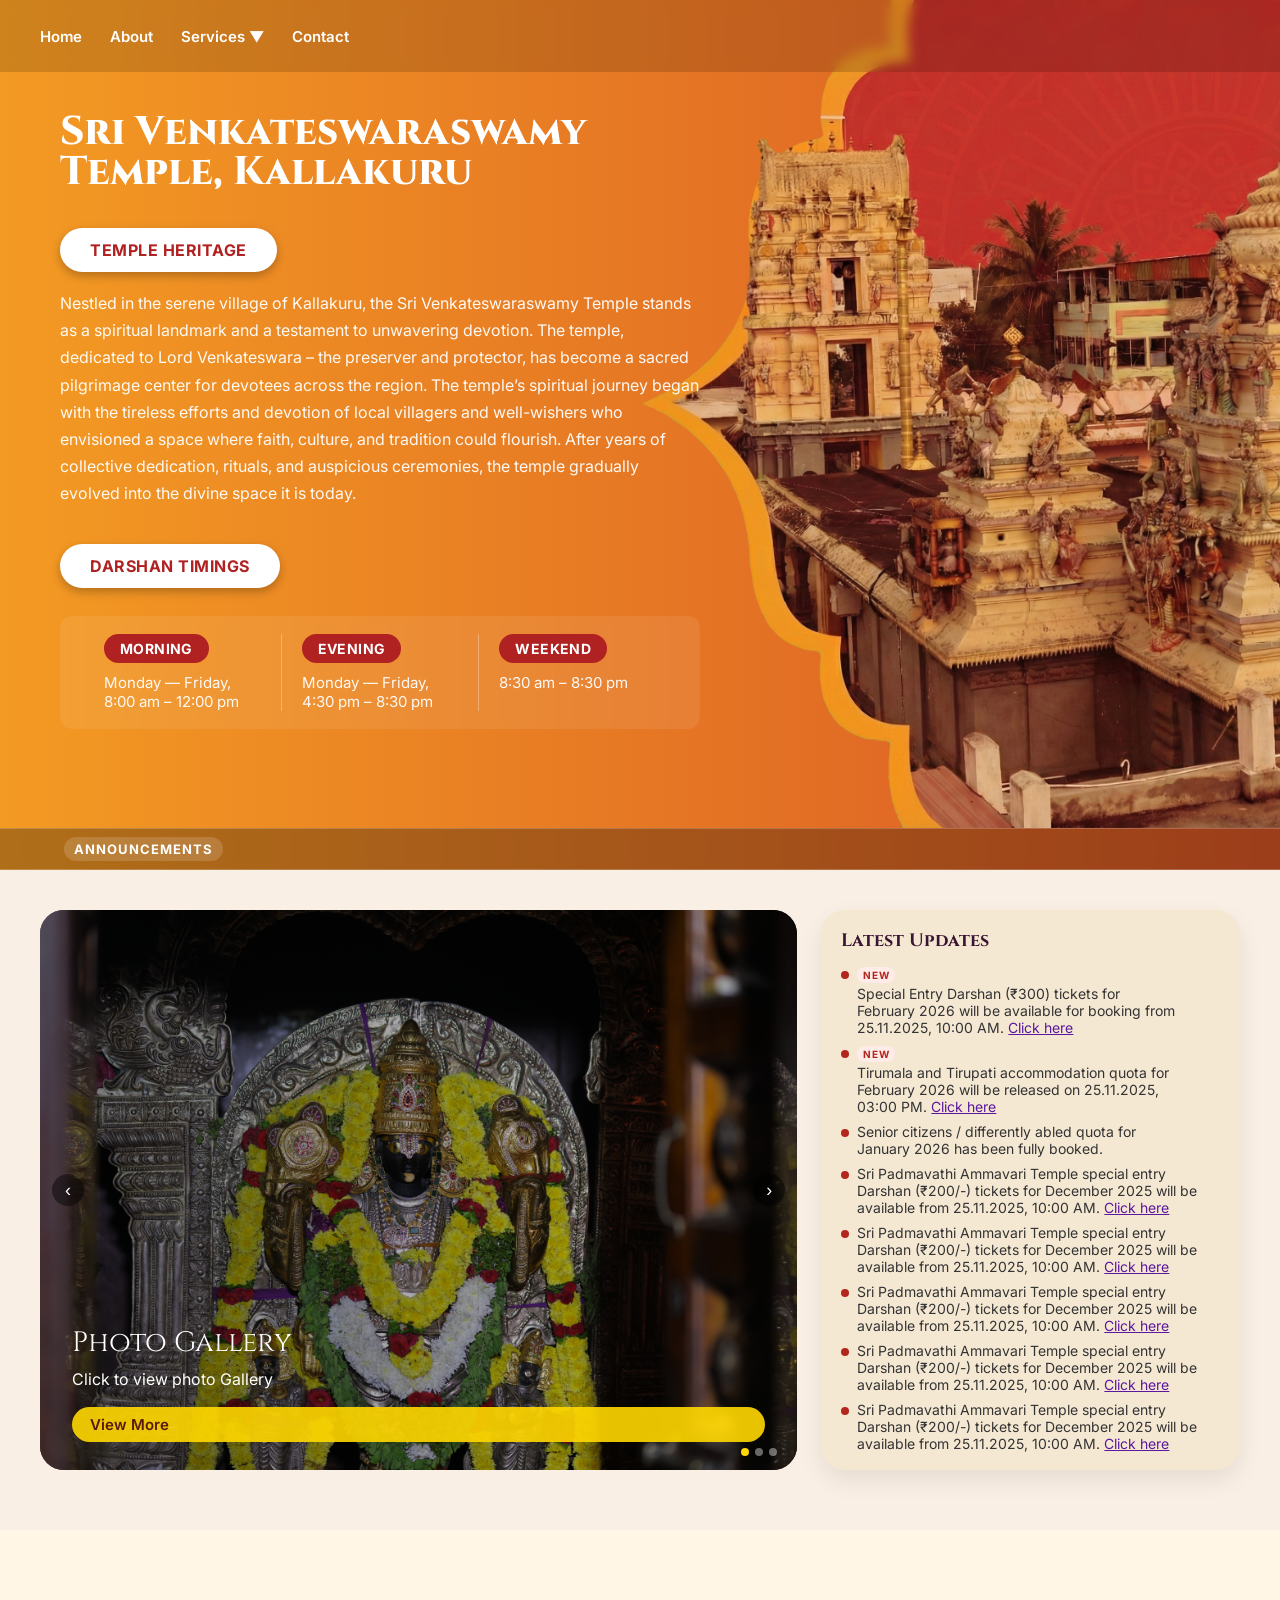
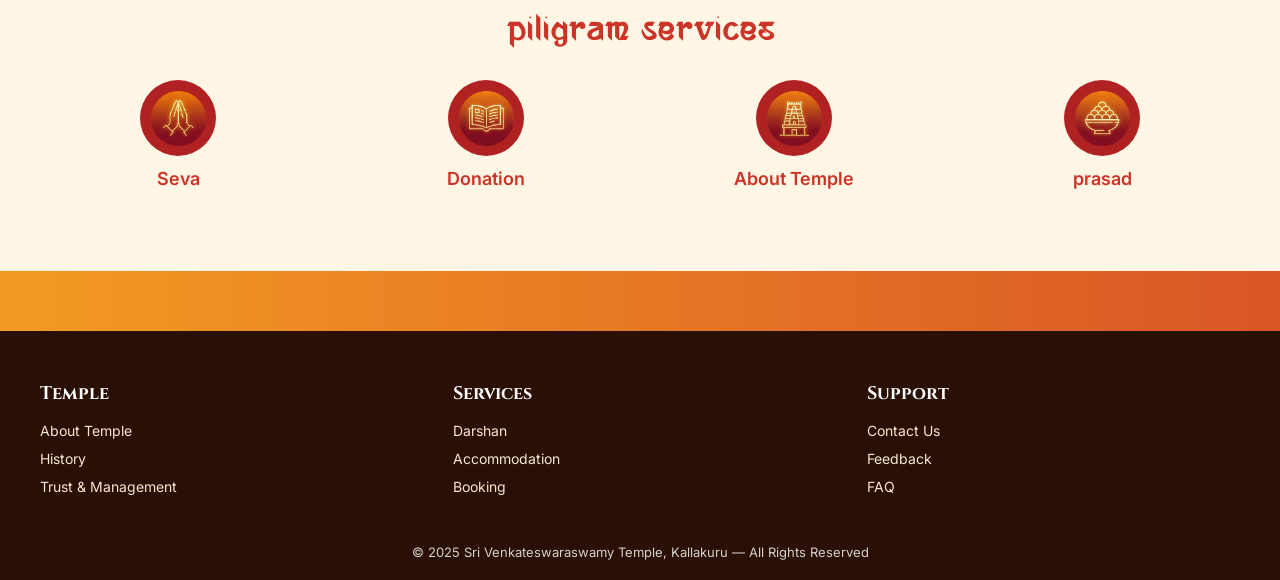
==== index.html @ f22c437c "Initial commit" ====
<!DOCTYPE html>
<html lang="en">
  <head>
    <meta charset="utf-8" />
    <meta name="viewport" content="width=device-width,initial-scale=1" />
    <title>Valley Hindu Temple — Curve Visible</title>
    <link rel="stylesheet" href="index.css">
    <!-- <style>
      
    </style> -->
  </head>
  <body>
    <!-- ---------------- NAVBAR ---------------- -->
    <nav>
      <ul>
        <li>Home</li>
        <li>About</li>

        <li class="dropdown">
          Services ▼
          <div class="drop-menu">
            <a href="#">Darshan</a>
            <a href="#">Pooja Booking</a>
            <a href="#">Events</a>
          </div>
        </li>

        <li>Contact</li>
      </ul>
    </nav>

    <!-- ---------------- HERO SECTION ---------------- -->
    <div class="wrap">
      <section class="left">
        <div class="inner">
          <h1>Sri Venkateswaraswamy Temple, Kallakuru</h1>

          <div class="cta-pill">TEMPLE HERITAGE</div>

          <p class="lead">
            Nestled in the serene village of Kallakuru, the Sri Venkateswaraswamy Temple stands as a spiritual landmark and a testament to unwavering devotion. The temple, dedicated to Lord Venkateswara – the preserver and protector, has become a sacred pilgrimage center for devotees across the region.
The temple’s spiritual journey began with the tireless efforts and devotion of local villagers and well-wishers who envisioned a space where faith, culture, and tradition could flourish. After years of collective dedication, rituals, and auspicious ceremonies, the temple gradually evolved into the divine space it is today.
          </p>

          <div class="cta-pill">DARSHAN TIMINGS</div>

          <!-- NEW SIDE-BY-SIDE THREE-COLUMN TIMINGS -->
          <div class="timing">
            <div class="timing-grid">
              <div class="timing-col">
                <div class="time-pill">Morning</div>
                <p>Monday — Friday, 8:00 am – 12:00 pm</p>
              </div>

              <div class="timing-col">
                <div class="time-pill">Evening</div>
                <p>Monday — Friday, 4:30 pm – 8:30 pm</p>
              </div>

              <div class="timing-col">
                <div class="time-pill">Weekend</div>
                <p>8:30 am – 8:30 pm</p>
              </div>
            </div>
          </div>
        </div>
      </section>

      <aside class="right">
        <img src="hero_banner_desktop.png" alt="Temple artwork" class="hero-img" />
        <div class="mobile-hero-title">
          Sri Venkateswaraswamy Temple, Kallakuru
        </div>
      </aside>
    </div>

    <!-- --------- ANNOUNCEMENT BAR (ticker) ---------- -->
    <div class="announcement-bar">
      <div class="announcement-inner">
        <span class="announcement-label">Announcements</span>
        <div class="ticker">
          <div class="ticker-track">
            <span class="ticker-item">
              Free health camp this Sunday 9:00 am – 1:00 pm &nbsp;•&nbsp;
            </span>
            <span class="ticker-item">
              Temple closed for maintenance on 15th after 2:00 pm &nbsp;•&nbsp;
            </span>
            <span class="ticker-item">
              Weekly Bhajan every Friday 7:00 pm onwards
            </span>
          </div>
        </div>
      </div>
    </div>

    <!-- ========= IMAGE CAROUSEL + LATEST UPDATES ========= -->
    <section class="info-section">
      <div class="info-grid">
        <!-- Carousel -->
        <div class="carousel">
          <div class="carousel-inner">
            <div class="carousel-slide active">
              <img src="carousel/pic1.JPG" alt="PIC 1" />
              <div class="carousel-overlay">
                <div class="carousel-title">Photo Gallery</div>
                <div class="carousel-subtitle">Click to view photo Gallery</div>
                <span class="carousel-cta">View More</span>
              </div>
            </div>

            <div class="carousel-slide">
              <img src="carousel/pic2.JPG" alt="Festival" />
              <div class="carousel-overlay">
                <div class="carousel-title">Festival</div>
                <div class="carousel-subtitle">Held on 26/11/2025</div>
                <span class="carousel-cta">View More</span>
              </div>
            </div>

            <div class="carousel-slide">
              <img src="carousel/pic3.JPG" alt="PIC 3" />
              <div class="carousel-overlay">
                <div class="carousel-title">Recent</div>
                <div class="carousel-subtitle">Recent</div>
                <span class="carousel-cta">View More</span>
              </div>
            </div>
          </div>

          <!-- arrows -->
          <button
            class="carousel-arrow left"
            type="button"
            aria-label="Previous slide"
          >
            ‹
          </button>
          <button
            class="carousel-arrow right"
            type="button"
            aria-label="Next slide"
          >
            ›
          </button>

          <!-- dots -->
          <div class="carousel-dots">
            <div class="carousel-dot active" data-index="0"></div>
            <div class="carousel-dot" data-index="1"></div>
            <div class="carousel-dot" data-index="2"></div>
          </div>
        </div>

        <!-- Latest Updates -->
        <aside class="updates-card">
          <h3>Latest Updates</h3>
          <ul class="updates-list">
            <li class="updates-item">
              <span class="updates-dot"></span>
              <div class="updates-content">
                <span class="badge-new">New</span><br />
                Special Entry Darshan (₹300) tickets for February&nbsp;2026 will
                be available for booking from 25.11.2025, 10:00&nbsp;AM.
                <a href="#">Click here</a>
              </div>
            </li>

            <li class="updates-item">
              <span class="updates-dot"></span>
              <div class="updates-content">
                <span class="badge-new">New</span><br />
                Tirumala and Tirupati accommodation quota for February&nbsp;2026
                will be released on 25.11.2025, 03:00&nbsp;PM.
                <a href="#">Click here</a>
              </div>
            </li>

            <li class="updates-item">
              <span class="updates-dot"></span>
              <div class="updates-content">
                Senior citizens / differently abled quota for January&nbsp;2026
                has been fully booked.
              </div>
            </li>

            <li class="updates-item">
              <span class="updates-dot"></span>
              <div class="updates-content">
                Sri Padmavathi Ammavari Temple special entry Darshan (₹200/-)
                tickets for December&nbsp;2025 will be available from
                25.11.2025, 10:00&nbsp;AM.
                <a href="#">Click here</a>
              </div>
            </li>

            <li class="updates-item">
              <span class="updates-dot"></span>
              <div class="updates-content">
                Sri Padmavathi Ammavari Temple special entry Darshan (₹200/-)
                tickets for December&nbsp;2025 will be available from
                25.11.2025, 10:00&nbsp;AM.
                <a href="#">Click here</a>
              </div>
            </li>

            <li class="updates-item">
              <span class="updates-dot"></span>
              <div class="updates-content">
                Sri Padmavathi Ammavari Temple special entry Darshan (₹200/-)
                tickets for December&nbsp;2025 will be available from
                25.11.2025, 10:00&nbsp;AM.
                <a href="#">Click here</a>
              </div>
            </li>

            <li class="updates-item">
              <span class="updates-dot"></span>
              <div class="updates-content">
                Sri Padmavathi Ammavari Temple special entry Darshan (₹200/-)
                tickets for December&nbsp;2025 will be available from
                25.11.2025, 10:00&nbsp;AM.
                <a href="#">Click here</a>
              </div>
            </li>

            <li class="updates-item">
              <span class="updates-dot"></span>
              <div class="updates-content">
                Sri Padmavathi Ammavari Temple special entry Darshan (₹200/-)
                tickets for December&nbsp;2025 will be available from
                25.11.2025, 10:00&nbsp;AM.
                <a href="#">Click here</a>
              </div>
            </li>
          </ul>
        </aside>
      </div>
    </section>

    <!-- NEW SECTION BELOW HERO -->
    <section class="below">
      <div class="below-inner">
        <h2>Piligram Services</h2>
      </div>
      <div class="services-grid">
        <a href="#" class="service-card">
          <div class="service-icon">
            <img src="icons/pray.png" alt="Arjitha Sevas" />
          </div>
          <div class="service-label">Seva</div>
        </a>    
        <a href="#" class="service-card">
          <div class="service-icon">
            <img src="icons/book.png" alt="Special Darshan" />
          </div>
          <div class="service-label">Donation</div>
        </a>

        <a href="#" class="service-card">
          <div class="service-icon">
            <img src="icons/temple.png" alt="Accommodation" />
          </div>
          <div class="service-label">About Temple</div>
        </a>

        <a href="#" class="service-card">
          <div class="service-icon">
            <img src="icons/prasad.png" alt="Special Darshan" />
          </div>
          <div class="service-label">prasad</div>
        </a>

        <!-- duplicate more -->
      </div>
    </section>

    <footer class="site-footer">
      <div class="footer-container">
        <div class="footer-section">
          <h4>Temple</h4>
          <ul>
            <li><a href="#">About Temple</a></li>
            <li><a href="#">History</a></li>
            <li><a href="#">Trust & Management</a></li>
          </ul>
        </div>

        <div class="footer-section">
          <h4>Services</h4>
          <ul>
            <li><a href="#">Darshan</a></li>
            <li><a href="#">Accommodation</a></li>
            <li><a href="#">Booking</a></li>
          </ul>
        </div>

        <div class="footer-section">
          <h4>Support</h4>
          <ul>
            <li><a href="#">Contact Us</a></li>
            <li><a href="#">Feedback</a></li>
            <li><a href="#">FAQ</a></li>
          </ul>
        </div>
      </div>

      <div class="footer-bottom">
        © 2025 Sri Venkateswaraswamy Temple, Kallakuru — All Rights Reserved
      </div>
    </footer>

    <!-- simple JS for carousel -->
    <script src="index.js"></script>
  </body>
</html>
---- index.css ----
/* reset */
      * {
        box-sizing: border-box;
        margin: 0;
        padding: 0;
      }
      html,
      body {
        height: 100%;
      }

      :root {
        --nav-height: 72px;
        --bg-main: #fff6e6;
        --bg-alt: #faefe4;
        --bg-card: #f5e8d3; /* control navbar height from one place */
      }

      @font-face {
        font-family: "TempleFont";
        src: url("./fonts/Ananda.ttf") format("truetype");
        font-display: swap;
      }
      @font-face {
        font-family: "Cinzel";
        src: url("./fonts/Cinzel-VariableFont_wght.ttf") format("truetype");
        font-display: swap;
      }

      @font-face {
        font-family: "Inter";
        src: url("./fonts/Inter-VariableFont.ttf") format("truetype");
        font-display: swap;
      }

      /* Continuous warm gradient on the page (single source of truth) */
      body {
        font-family: Inter, system-ui, -apple-system, "Segoe UI", Roboto, Arial;
        background: linear-gradient(90deg, #f39a23, #cc3427, #f39a23);
        background-size: 300% 100%;
        background-repeat: repeat-y;
        color: #fff;
      }

      /* ---------------- NAVBAR ------------------ */
      nav {
        width: 100%;
        height: var(--nav-height);
        padding: 16px 40px;
        background: rgba(0, 0, 0, 0.15);
        backdrop-filter: blur(6px);
        display: flex;
        align-items: center;
        justify-content: space-between;
        position: fixed;
        top: 0;
        left: 0;
        z-index: 50;
      }

      nav .logo {
        font-size: 22px;
        font-weight: 800;
        letter-spacing: 0.5px;
      }

      nav ul {
        list-style: none;
        display: flex;
        align-items: center;
        gap: 28px;
      }

      nav ul li {
        position: relative;
        font-size: 15px;
        font-weight: 600;
        cursor: pointer;
      }

      /* hover underline */
      nav ul li:not(.dropdown):after {
        content: "";
        position: absolute;
        left: 0;
        bottom: -4px;
        width: 0%;
        height: 2px;
        background: #fff;
        transition: 0.3s;
      }
      nav ul li:hover:after {
        width: 100%;
      }

      /* DROPDOWN */
      .dropdown:hover .drop-menu {
        opacity: 1;
        pointer-events: auto;
        transform: translateY(0px);
      }

      .drop-menu {
        position: absolute;
        top: 28px;
        left: 0;
        background: rgba(0, 0, 0, 0.28);
        backdrop-filter: blur(6px);
        padding: 10px 0;
        border-radius: 8px;
        min-width: 140px;
        opacity: 0;
        pointer-events: none;
        transform: translateY(10px);
        transition: 0.25s ease;
      }

      .drop-menu a {
        display: block;
        padding: 8px 16px;
        text-decoration: none;
        color: #fff;
        font-size: 14px;
        white-space: nowrap;
      }
      .drop-menu a:hover {
        background: rgba(255, 255, 255, 0.12);
      }

      /* MOBILE NAV */
      @media (max-width: 700px) {
        nav {
          flex-direction: column;
          gap: 10px;
          padding: 10px 16px;
          height: auto;
        }
        /* remove extra gap above hero */
        body {
          padding-top: 0;
        }
        nav ul {
          flex-wrap: wrap;
          gap: 18px;
          justify-content: center;
        }
      }

      /* ------------ PAGE LAYOUT ------------- */
      .wrap {
        position: relative;
        min-height: calc(100vh - var(--nav-height));
        width: 100%;
        display: flex;
        align-items: flex-start;
        padding-left: 60px;
        padding-right: 38vw; /* keeps text away from image */
        padding-top: 40px;
        padding-bottom: 40px;
      }

      .left {
        max-width: 640px;
        z-index: 2;
      }

      .left .inner {
        max-width: 760px;
        padding-top: var(
          --nav-height
        ); /* push ALL content below fixed nav on desktop */
      }

      h1 {
        font-family: "Cinzel", serif;
        font-size: 40px;
        line-height: 1;
        margin-bottom: 18px;
        font-weight: 800;
      }
      h2 {
        font-family: "TempleFont", serif;
        letter-spacing: 2px;
      }

      p.lead {
        color: rgba(255, 255, 255, 0.95);
        line-height: 1.7;
        margin-bottom: 18px;
      }

      .right {
        position: absolute;
        top: 0;
        right: 0;
        width: 50vw;
        height: 100%; /* match .wrap height instead of 100vh */
        overflow: hidden;
      }

      .hero-img {
        width: 100%;
        height: 100%;
        object-fit: cover;
        object-position: left center;
        pointer-events: none;
      }

      @media (max-width: 900px) {
        .wrap {
          flex-direction: column-reverse;
          align-items: center;
          justify-content: flex-start;
          padding: 0;
          margin: 0;
        }

        .right {
          width: 100%;
          position: relative;
          height: auto;
          margin: 0;
          padding: 0;
        }

        /* remove top & bottom extra space around image */
        .hero-img {
          width: 100%;
          height: auto;
          max-height: none;
          margin: 0;
          padding: 0;
          object-fit: cover;
          object-position: center;
          content: url("hero_banner_mobile.jpg");
        }

        .left {
          width: 100%;
          padding: 20px;
          text-align: center;
          margin: 0;
          position: relative;
          z-index: 2;
        }

        /* remove padding gap between image and content */
        .left .inner {
          max-width: 640px;
          padding-top: 0;
          display: flex;
          flex-direction: column;
          align-items: center;
          justify-content: flex-start;
        }

        .left h1 {
          display: none;
        }

        .mobile-hero-title {
          font-family: "Cinzel", serif;
          animation: fadeSlide 1.2s ease-out forwards;
          opacity: 0;
          position: absolute;
          bottom: 8px;
          left: 50%;
          transform: translateX(-50%);
          font-size: 26px;
          font-weight: 900;
          color: white;
          text-shadow: 0px 4px 10px rgba(0, 0, 0, 0.6);
          text-align: center;
        }

        .lead {
          font-size: 15px;
          line-height: 1.6;
        }

        .cta-pill {
          font-size: 14px;
          padding: 8px 20px;
          margin: 18px auto;
          display: inline-block;
        }

        .time-pill {
          font-size: 13px;
          padding: 6px 14px;
        }

        .timing-col p {
          font-size: 13px;
        }

        .timing {
          margin-top: 10px;
          width: 100%;
          max-width: 640px;
          margin-left: auto;
          margin-right: auto;
        }

        .timing-grid {
          align-items: center;
          text-align: center;
          justify-content: center;
        }
      }

      /* ------- ANNOUNCEMENT TICKER -------- */
      .announcement-bar {
        width: 100%;
        background: rgba(0, 0, 0, 0.28);
        border-top: 1px solid rgba(255, 255, 255, 0.2);
        border-bottom: 1px solid rgba(255, 255, 255, 0.2);
        padding: 8px 0;
        backdrop-filter: blur(4px);
      }

      .announcement-inner {
        max-width: 1200px;
        margin: 0 auto;
        display: flex;
        align-items: center;
        gap: 16px;
        padding: 0 24px;
        overflow: hidden;
      }

      .announcement-label {
        font-size: 13px;
        font-weight: 700;
        text-transform: uppercase;
        letter-spacing: 1px;
        padding: 4px 10px;
        border-radius: 999px;
        background: rgba(255, 255, 255, 0.15);
        white-space: nowrap;
      }

      .ticker {
        flex: 1;
        overflow: hidden;
        position: relative;
        white-space: nowrap;
      }

      .ticker-track {
        display: inline-block;
        padding-left: 100%;
        animation: ticker-slide 20s linear infinite;
        font-size: 14px;
      }

      .ticker-item {
        margin-right: 40px;
      }

      .announcement-inner:hover .ticker-track {
        animation-play-state: paused;
      }

      @keyframes ticker-slide {
        0% {
          transform: translateX(0%);
        }
        100% {
          transform: translateX(-100%);
        }
      }

      /* ====== IMAGE CAROUSEL + LATEST UPDATES SECTION ====== */

      .info-section {
        padding: 40px 40px 60px 40px;
        background: var(--bg-alt); /* soft background behind cards */
        color: #222;
      }

      .info-grid {
        max-width: 1200px;
        margin: 0 auto;
        display: flex; /* flex instead of grid for equal heights */
        gap: 24px;
        align-items: stretch;
      }

      /* ---- Carousel ---- */
      .carousel {
        position: relative;
        border-radius: 24px;
        overflow: hidden;
        background: #000;

        /* 16:9 aspect ratio */
        aspect-ratio: 16 / 9;
        width: 100%;
        height: auto;

        flex: 2 1 0;
      }

      .carousel-inner {
        position: relative;
        width: 100%;
        height: 100%;
      }

      .carousel-slide {
        position: absolute;
        inset: 0;
        opacity: 0;
        transition: opacity 0.6s ease;
      }

      .carousel-slide.active {
        opacity: 1;
      }

      .carousel-slide img {
        width: 100%;
        height: 100%;
        object-fit: cover;
        display: block;
      }

      .carousel-overlay {
        position: absolute;
        inset: 0;
        background: linear-gradient(
          to right,
          rgba(0, 0, 0, 0.55),
          rgba(0, 0, 0, 0.1)
        );
        display: flex;
        flex-direction: column;
        justify-content: flex-end;
        padding: 28px 32px;
        color: #fff;
      }

      .carousel-title {
        font-family: "Cinzel", serif;
        font-size: 28px;
        margin-bottom: 8px;
      }

      .carousel-subtitle {
        font-size: 16px;
        margin-bottom: 18px;
      }

      .carousel-cta {
        font-weight: 600;
        font-size: 15px;
        padding: 8px 18px;
        border-radius: 999px;
        background: rgba(255, 215, 0, 0.9);
        color: #5b1909;
        display: inline-block;
      }

      .carousel-dots {
        position: absolute;
        bottom: 14px;
        right: 20px;
        display: flex;
        gap: 6px;
      }

      .carousel-dot {
        width: 8px;
        height: 8px;
        border-radius: 50%;
        background: rgba(255, 255, 255, 0.4);
        cursor: pointer;
      }

      .carousel-dot.active {
        background: #ffd700;
      }

      .carousel-arrow {
        position: absolute;
        top: 50%;
        transform: translateY(-50%);
        width: 32px;
        height: 32px;
        border-radius: 999px;
        border: none;
        background: rgba(0, 0, 0, 0.45);
        color: #fff;
        font-size: 18px;
        cursor: pointer;
        display: flex;
        align-items: center;
        justify-content: center;
      }

      .carousel-arrow.left {
        left: 12px;
      }

      .carousel-arrow.right {
        right: 12px;
      }

      /* ---- Latest Updates ---- */
      .updates-card {
        background: var(--bg-card);
        border-radius: 24px;
        padding: 18px 20px;
        box-shadow: 0 10px 24px rgba(0, 0, 0, 0.08);
        display: flex;
        flex-direction: column;
        flex: 1 1 0; /* shares height with carousel */
      }

      .updates-card h3 {
        font-family: "Cinzel", serif;
        font-size: 18px;
        margin-bottom: 12px;
        color: #3a1533;
      }

      .updates-list {
        list-style: none;
        padding-right: 4px;
        flex: 1 1 auto; /* fill remaining height */
        overflow-y: auto; /* scroll INSIDE list */
      }

      .updates-item {
        display: flex;
        align-items: flex-start;
        gap: 8px;
        font-size: 14px;
        margin-bottom: 8px;
        color: #333;
      }

      .updates-item:last-child {
        margin-bottom: 0;
      }

      .updates-dot {
        width: 8px;
        height: 8px;
        display: block;
        border-radius: 50%;
        background: #b3261e;
        margin-top: 6px;
        flex: 0 0 auto;
      }

      .updates-content a {
        color: #5b179e;
        text-decoration: underline;
      }

      .badge-new {
        display: inline-block;
        font-size: 10px;
        font-weight: 700;
        text-transform: uppercase;
        letter-spacing: 0.06em;
        padding: 2px 6px;
        border-radius: 999px;
        background: #ffebe8;
        color: #b3261e;
        margin-bottom: 2px;
      }

      @media (max-width: 900px) {
        .carousel {
          aspect-ratio: auto; /* ignore 16:9 for small screens */
          height: 500px; /* or 240 / 260px if you want taller */
          flex: none; /* <--- ADD THIS LINE to stop it from collapsing */
          width: 100%;
        }

        .carousel-inner {
          height: 100%; /* make slides fill the new height */
        }
        .info-section {
          padding: 30px 16px 40px 16px;
        }

        .info-grid {
          flex-direction: column; /* stack carousel + updates */
        }

        .updates-card {
          height: 260px; /* enough to show ~5 items */
        }
      }

      /* ------- SECTION BELOW HERO -------- */
      .below {
        width: 100%;
        padding: 80px 40px;
        background: var(--bg-main);
        color: #222;
      }

      .below-inner {
        max-width: 900px;
        margin: auto;
        text-align: center;
      }

      .below h2 {
        font-size: 32px;
        font-weight: 800;
        margin-bottom: 18px;
        color: #cc3427;
      }

      .below p {
        font-size: 18px;
        line-height: 1.7;
        color: #444;
      }

      @media (max-width: 700px) {
        .below {
          padding: 50px 20px;
        }
        .below h2 {
          font-size: 26px;
        }
        .below p {
          font-size: 16px;
        }

        .announcement-inner {
          padding: 0 12px;
          gap: 10px;
        }

        .announcement-label {
          display: none; /* optional: hide label on very small screens */
        }
      }

      /* --- MAIN WHITE PILLS (Mandir Info / Darshan Timings) */
      .cta-pill {
        display: inline-block;
        background: #ffffff;
        color: #b02121; /* deep temple red */
        font-weight: 700;
        padding: 10px 28px;
        border-radius: 50px;
        font-size: 16px;
        border: 2px solid rgba(255, 255, 255, 0.5);
        box-shadow: 0px 4px 10px rgba(0, 0, 0, 0.25);
        margin: 18px 0;
        text-align: center;
        letter-spacing: 0.5px;
        text-transform: uppercase;
        transition: transform 0.2s ease, box-shadow 0.2s ease;
      }

      .cta-pill:hover {
        transform: translateY(-3px);
        box-shadow: 0px 6px 14px rgba(0, 0, 0, 0.3);
        cursor: pointer;
      }

      /* --- TIMING CARD --- */
      .timing {
        margin-top: 10px;
        background: rgba(255, 255, 255, 0.08);
        padding: 18px 24px;
        border-radius: 12px;
        backdrop-filter: blur(3px);
        font-size: 15px;
      }

      .timing-grid {
        display: flex;
      }

      .timing-col {
        flex: 1;
        padding: 0 20px;
      }

      /* vertical line between columns */
      .timing-col + .timing-col {
        border-left: 1px solid rgba(255, 255, 255, 0.3);
      }

      .timing-col p {
        margin-top: 10px;
        color: rgba(255, 255, 255, 0.94);
      }

      /* Mini red labels */
      .time-pill {
        display: inline-block;
        background: #b02121;
        color: #fff;
        font-weight: 700;
        padding: 6px 16px;
        border-radius: 999px;
        font-size: 14px;
        text-transform: uppercase;
        letter-spacing: 0.4px;
      }

      @media (max-width: 1200px) {
        .left .inner,
        .timing {
          max-width: 640px;
          margin-left: auto;
          margin-right: auto;
        }
      }

      @keyframes fadeSlide {
        0% {
          opacity: 0;
          transform: translateX(-50%) translateY(20px);
        }
        100% {
          opacity: 1;
          transform: translateX(-50%) translateY(0);
        }
      }

      /* services */

      .services-grid {
        margin-top: 32px;
        display: grid;
        grid-template-columns: repeat(4, 1fr);
        gap: 32px;
      }
      .service-card {
        text-align: center;
        text-decoration: none;
        color: #222;
        cursor: pointer;
        display: flex;
        flex-direction: column;
        align-items: center;
      }
      .service-icon {
        width: 76px;
        height: 76px;
        border-radius: 50%;
        margin: 0 auto 10px auto;
        background: #b02121;
        display: flex;
        align-items: center;
        justify-content: center;
        transition: transform 0.25s ease;
      }

      .service-icon img {
        max-width: 55px;
        max-height: 55px;
        width: auto;
        height: auto;
        object-fit: contain;
        display: block;
      }

      /* Only icon hover effect */
      .service-card:hover .service-icon {
        transform: scale(1.12);
      }

      .service-icon-symbol {
        font-size: 22px;
        font-weight: 700;
        color: var(--bg-card);
      }

      .service-label {
        color: #cc3427;
        font-size: 18px;
        font-weight: 600;
        line-height: 1.4;
      }

      @media (max-width: 768px) {
        .services-grid {
          grid-template-columns: repeat(2, 1fr);
        }
      }

      @media (max-width: 480px) {
        .services-grid {
          grid-template-columns: repeat(1, 1fr);
        }
      }

      /* ---------- FOOTER ---------- */

      .site-footer {
        background: #2a0f04;
        color: #fff;
        padding: 50px 40px 20px;
        margin-top: 60px;
      }

      .footer-container {
        max-width: 1200px;
        margin: auto;
        display: grid;
        grid-template-columns: repeat(3, 1fr);
        gap: 40px;
      }

      .footer-section h4 {
        margin-bottom: 14px;
        font-size: 18px;
        font-weight: 700;
        font-family: "Cinzel", serif;
      }

      .footer-section ul {
        list-style: none;
        padding: 0;
        margin: 0;
      }

      .footer-section ul li {
        margin-bottom: 8px;
      }

      .footer-section ul li a {
        text-decoration: none;
        color: #f5e8d3;
        font-size: 14px;
        transition: color 0.25s ease;
      }

      .footer-section ul li a:hover {
        color: #ffd381;
      }

      .footer-bottom {
        margin-top: 40px;
        text-align: center;
        font-size: 13px;
        opacity: 0.8;
      }

      /* Responsive Footer */
      @media (max-width: 768px) {
        .footer-container {
          grid-template-columns: 1fr;
          text-align: center;
        }
      }
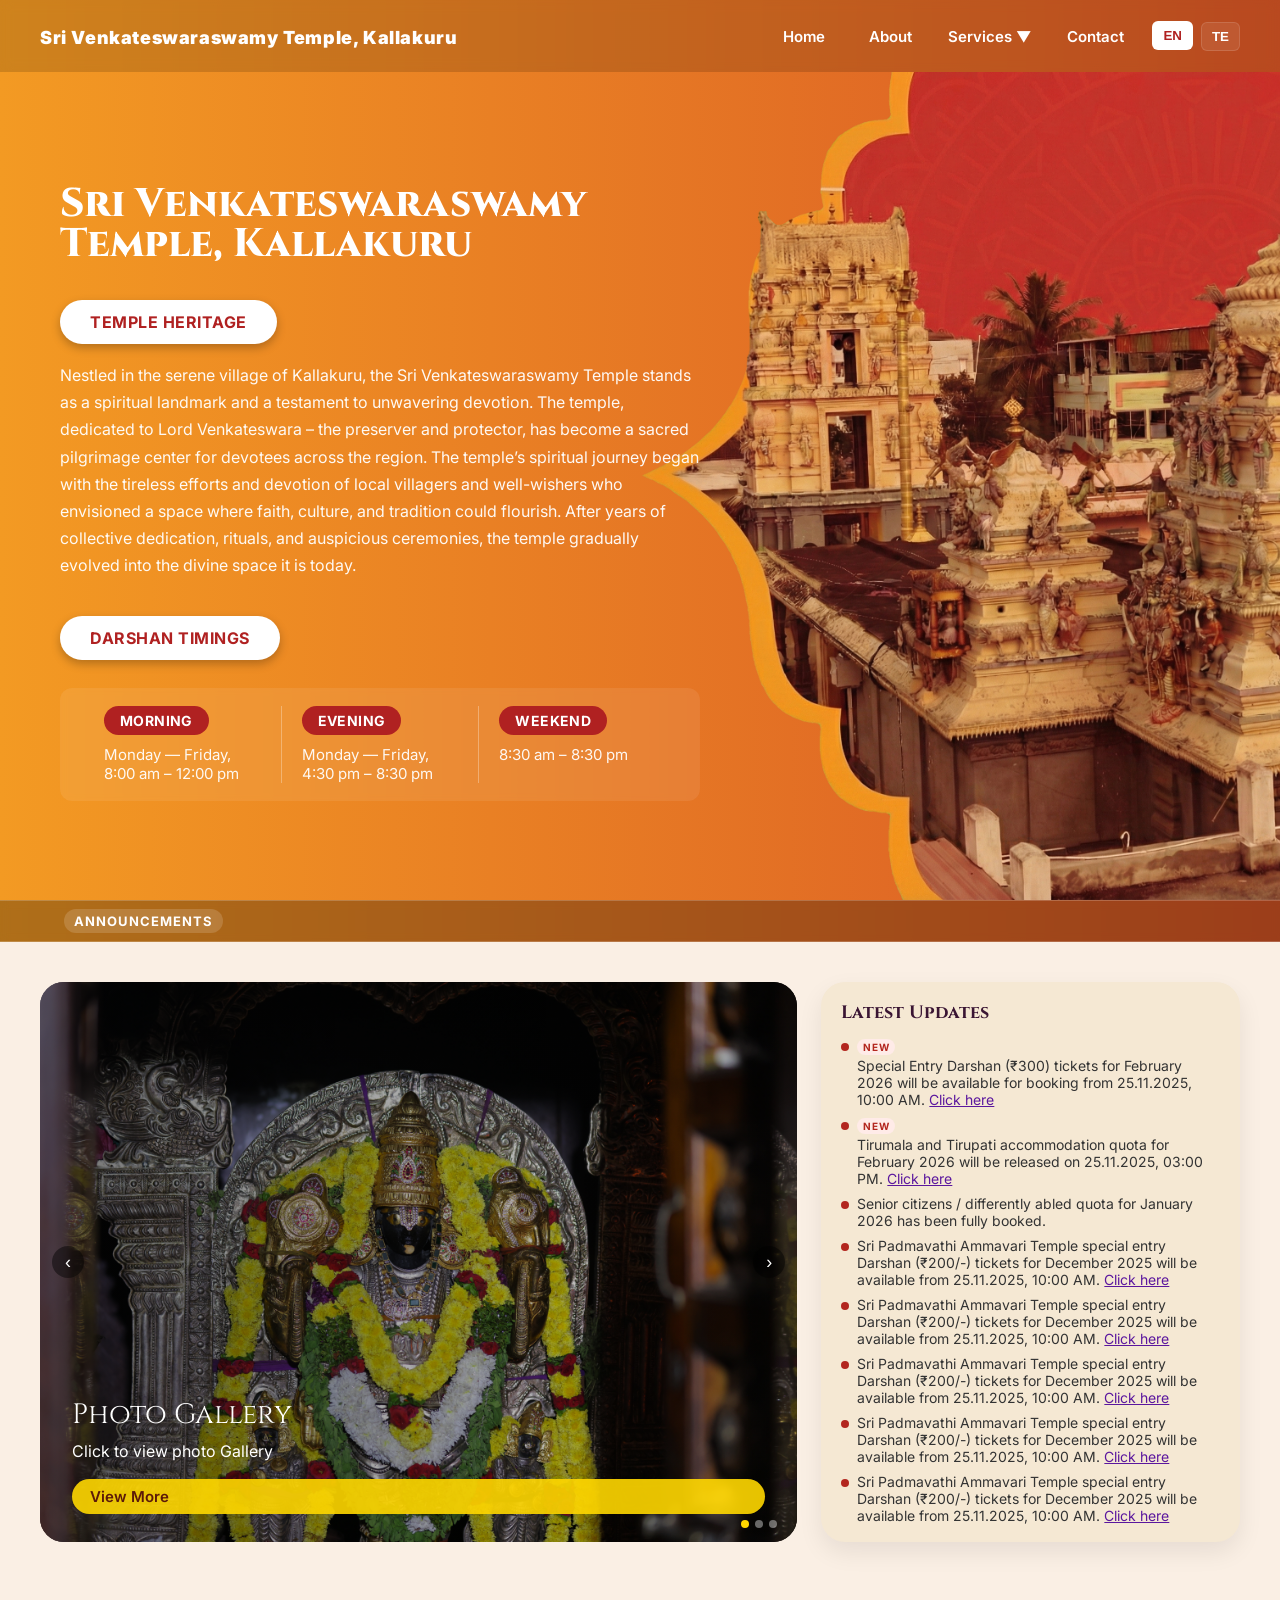
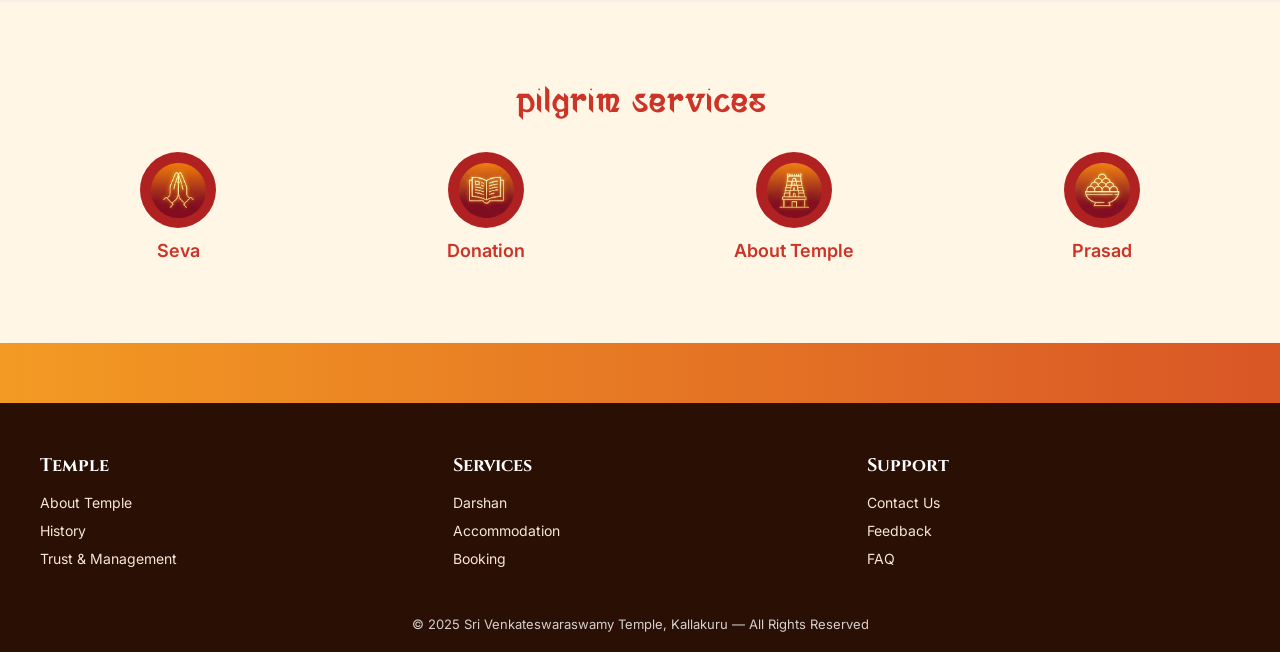
==== commit d931863e: "intial commit" ====
--- a/index.html
+++ b/index.html
@@ -3,8 +3,11 @@
   <head>
     <meta charset="utf-8" />
     <meta name="viewport" content="width=device-width,initial-scale=1" />
-    <title>Valley Hindu Temple — Curve Visible</title>
+    <title data-i18n="meta.title">Valley Hindu Temple — Curve Visible</title>
     <link rel="stylesheet" href="index.css">
+    <!-- Load Google Fonts: Inter, Noto Sans Telugu, Ramabhadra -->
+    <link rel="preconnect" href="https://fonts.gstatic.com" crossorigin>
+    <link href="https://fonts.googleapis.com/css2?family=Inter:ital,opsz,wght@0,14..32,100..900;1,14..32,100..900&family=Noto+Sans+Telugu:wght@100..900&family=Ramabhadra&display=swap" rel="stylesheet">
     <!-- <style>
       
     </style> -->
@@ -12,54 +15,64 @@
   <body>
     <!-- ---------------- NAVBAR ---------------- -->
     <nav>
-      <ul>
-        <li>Home</li>
-        <li>About</li>
-
-        <li class="dropdown">
-          Services ▼
-          <div class="drop-menu">
-            <a href="#">Darshan</a>
-            <a href="#">Pooja Booking</a>
-            <a href="#">Events</a>
-          </div>
-        </li>
-
-        <li>Contact</li>
-      </ul>
+      <div class="nav-inner">
+        <div class="logo"><a href="index.html">Sri Venkateswaraswamy Temple, Kallakuru</a></div>
+
+        <div class="nav-right">
+          <ul>
+            <li><a href="index.html" data-i18n="nav.home">Home</a></li>
+            <li><a href="about.html" data-i18n="nav.about">About</a></li>
+
+            <li class="dropdown">
+              <span class="dropdown-label" data-i18n="nav.services">Services ▼</span>
+              <div class="drop-menu">
+                <a href="#" data-i18n="nav.services.darshan">Sevas</a>
+                <a href="#" data-i18n="nav.services.booking">Donations</a>
+              </div>
+            </li>
+
+            <li><a href="#" data-i18n="nav.contact">Contact</a></li>
+          </ul>
+
+          <button id="nav-toggle" class="nav-toggle" aria-label="Toggle menu" aria-expanded="false">☰</button>
+          <div class="lang-toggle">
+            <button id="lang-en" class="lang-btn" data-lang="en">EN</button>
+            <button id="lang-te" class="lang-btn" data-lang="te">TE</button>
+          </div>
+        </div>
+      </div>
     </nav>
 
     <!-- ---------------- HERO SECTION ---------------- -->
     <div class="wrap">
       <section class="left">
         <div class="inner">
-          <h1>Sri Venkateswaraswamy Temple, Kallakuru</h1>
-
-          <div class="cta-pill">TEMPLE HERITAGE</div>
-
-          <p class="lead">
-            Nestled in the serene village of Kallakuru, the Sri Venkateswaraswamy Temple stands as a spiritual landmark and a testament to unwavering devotion. The temple, dedicated to Lord Venkateswara – the preserver and protector, has become a sacred pilgrimage center for devotees across the region.
-The temple’s spiritual journey began with the tireless efforts and devotion of local villagers and well-wishers who envisioned a space where faith, culture, and tradition could flourish. After years of collective dedication, rituals, and auspicious ceremonies, the temple gradually evolved into the divine space it is today.
+          <h1 data-i18n="hero.title">Sri Venkateswaraswamy Temple, Kallakuru</h1>
+
+          <div class="cta-pill" data-i18n="cta.heritage">TEMPLE HERITAGE</div>
+
+          <p class="lead" data-i18n="hero.lead">
+            Nestled in the serene village of Kallakuru, the Sri Venkateswaraswamy Temple stands as a spiritual landmark and a testament to unwavering devotion. The temple, dedicated to Lord Venkateswara – the preserver and protector, has become a sacred pilgrimage center for devotees across the region. The temple’s spiritual journey began with the tireless efforts and devotion of local villagers and well-wishers who envisioned a space where faith, culture, and tradition could flourish. After years of collective dedication, rituals, and auspicious ceremonies, the temple gradually evolved into the divine space it is today.
           </p>
 
-          <div class="cta-pill">DARSHAN TIMINGS</div>
+          <div class="cta-pill" data-i18n="darshan.title">DARSHAN TIMINGS</div>
 
           <!-- NEW SIDE-BY-SIDE THREE-COLUMN TIMINGS -->
           <div class="timing">
             <div class="timing-grid">
               <div class="timing-col">
-                <div class="time-pill">Morning</div>
-                <p>Monday — Friday, 8:00 am – 12:00 pm</p>
+                <div class="time-pill" data-i18n="times.morning.label">Morning</div>
+                <p data-i18n="times.morning.text">Monday — Friday, 8:00 am – 12:00 pm</p>
               </div>
 
               <div class="timing-col">
-                <div class="time-pill">Evening</div>
-                <p>Monday — Friday, 4:30 pm – 8:30 pm</p>
+                <div class="time-pill" data-i18n="times.evening.label">Evening</div>
+                <p data-i18n="times.evening.text">Monday — Friday, 4:30 pm – 8:30 pm</p>
               </div>
 
               <div class="timing-col">
-                <div class="time-pill">Weekend</div>
-                <p>8:30 am – 8:30 pm</p>
+                <div class="time-pill" data-i18n="times.weekend.label">Weekend</div>
+                <p data-i18n="times.weekend.text">8:30 am – 8:30 pm</p>
               </div>
             </div>
           </div>
@@ -68,7 +81,7 @@
 
       <aside class="right">
         <img src="hero_banner_desktop.png" alt="Temple artwork" class="hero-img" />
-        <div class="mobile-hero-title">
+        <div class="mobile-hero-title" data-i18n="hero.title">
           Sri Venkateswaraswamy Temple, Kallakuru
         </div>
       </aside>
@@ -77,18 +90,12 @@
     <!-- --------- ANNOUNCEMENT BAR (ticker) ---------- -->
     <div class="announcement-bar">
       <div class="announcement-inner">
-        <span class="announcement-label">Announcements</span>
+        <span class="announcement-label" data-i18n="announcement.label">Announcements</span>
         <div class="ticker">
           <div class="ticker-track">
-            <span class="ticker-item">
-              Free health camp this Sunday 9:00 am – 1:00 pm &nbsp;•&nbsp;
-            </span>
-            <span class="ticker-item">
-              Temple closed for maintenance on 15th after 2:00 pm &nbsp;•&nbsp;
-            </span>
-            <span class="ticker-item">
-              Weekly Bhajan every Friday 7:00 pm onwards
-            </span>
+            <span class="ticker-item" data-i18n="announcement.item1">Free health camp this Sunday 9:00 am – 1:00 pm &nbsp;•&nbsp;</span>
+            <span class="ticker-item" data-i18n="announcement.item2">Temple closed for maintenance on 15th after 2:00 pm &nbsp;•&nbsp;</span>
+            <span class="ticker-item" data-i18n="announcement.item3">Weekly Bhajan every Friday 7:00 pm onwards</span>
           </div>
         </div>
       </div>
@@ -103,27 +110,27 @@
             <div class="carousel-slide active">
               <img src="carousel/pic1.JPG" alt="PIC 1" />
               <div class="carousel-overlay">
-                <div class="carousel-title">Photo Gallery</div>
-                <div class="carousel-subtitle">Click to view photo Gallery</div>
-                <span class="carousel-cta">View More</span>
+                <div class="carousel-title" data-i18n="carousel.slide0.title">Photo Gallery</div>
+                <div class="carousel-subtitle" data-i18n="carousel.slide0.subtitle">Click to view photo Gallery</div>
+                <span class="carousel-cta" data-i18n="carousel.cta">View More</span>
               </div>
             </div>
 
             <div class="carousel-slide">
               <img src="carousel/pic2.JPG" alt="Festival" />
               <div class="carousel-overlay">
-                <div class="carousel-title">Festival</div>
-                <div class="carousel-subtitle">Held on 26/11/2025</div>
-                <span class="carousel-cta">View More</span>
+                <div class="carousel-title" data-i18n="carousel.slide1.title">Festival</div>
+                <div class="carousel-subtitle" data-i18n="carousel.slide1.subtitle">Held on 26/11/2025</div>
+                <span class="carousel-cta" data-i18n="carousel.cta">View More</span>
               </div>
             </div>
 
             <div class="carousel-slide">
               <img src="carousel/pic3.JPG" alt="PIC 3" />
               <div class="carousel-overlay">
-                <div class="carousel-title">Recent</div>
-                <div class="carousel-subtitle">Recent</div>
-                <span class="carousel-cta">View More</span>
+                <div class="carousel-title" data-i18n="carousel.slide2.title">Recent</div>
+                <div class="carousel-subtitle" data-i18n="carousel.slide2.subtitle">Recent</div>
+                <span class="carousel-cta" data-i18n="carousel.cta">View More</span>
               </div>
             </div>
           </div>
@@ -154,84 +161,46 @@
 
         <!-- Latest Updates -->
         <aside class="updates-card">
-          <h3>Latest Updates</h3>
+          <h3 data-i18n="updates.title">Latest Updates</h3>
           <ul class="updates-list">
             <li class="updates-item">
               <span class="updates-dot"></span>
-              <div class="updates-content">
-                <span class="badge-new">New</span><br />
-                Special Entry Darshan (₹300) tickets for February&nbsp;2026 will
-                be available for booking from 25.11.2025, 10:00&nbsp;AM.
-                <a href="#">Click here</a>
-              </div>
-            </li>
-
-            <li class="updates-item">
-              <span class="updates-dot"></span>
-              <div class="updates-content">
-                <span class="badge-new">New</span><br />
-                Tirumala and Tirupati accommodation quota for February&nbsp;2026
-                will be released on 25.11.2025, 03:00&nbsp;PM.
-                <a href="#">Click here</a>
-              </div>
-            </li>
-
-            <li class="updates-item">
-              <span class="updates-dot"></span>
-              <div class="updates-content">
-                Senior citizens / differently abled quota for January&nbsp;2026
-                has been fully booked.
-              </div>
-            </li>
-
-            <li class="updates-item">
-              <span class="updates-dot"></span>
-              <div class="updates-content">
-                Sri Padmavathi Ammavari Temple special entry Darshan (₹200/-)
-                tickets for December&nbsp;2025 will be available from
-                25.11.2025, 10:00&nbsp;AM.
-                <a href="#">Click here</a>
-              </div>
-            </li>
-
-            <li class="updates-item">
-              <span class="updates-dot"></span>
-              <div class="updates-content">
-                Sri Padmavathi Ammavari Temple special entry Darshan (₹200/-)
-                tickets for December&nbsp;2025 will be available from
-                25.11.2025, 10:00&nbsp;AM.
-                <a href="#">Click here</a>
-              </div>
-            </li>
-
-            <li class="updates-item">
-              <span class="updates-dot"></span>
-              <div class="updates-content">
-                Sri Padmavathi Ammavari Temple special entry Darshan (₹200/-)
-                tickets for December&nbsp;2025 will be available from
-                25.11.2025, 10:00&nbsp;AM.
-                <a href="#">Click here</a>
-              </div>
-            </li>
-
-            <li class="updates-item">
-              <span class="updates-dot"></span>
-              <div class="updates-content">
-                Sri Padmavathi Ammavari Temple special entry Darshan (₹200/-)
-                tickets for December&nbsp;2025 will be available from
-                25.11.2025, 10:00&nbsp;AM.
-                <a href="#">Click here</a>
-              </div>
-            </li>
-
-            <li class="updates-item">
-              <span class="updates-dot"></span>
-              <div class="updates-content">
-                Sri Padmavathi Ammavari Temple special entry Darshan (₹200/-)
-                tickets for December&nbsp;2025 will be available from
-                25.11.2025, 10:00&nbsp;AM.
-                <a href="#">Click here</a>
-              </div>
+              <div class="updates-content" data-i18n="updates.item0"><span class="badge-new">New</span><br />Special Entry Darshan (₹300) tickets for February&nbsp;2026 will be available for booking from 25.11.2025, 10:00&nbsp;AM. <a href="#">Click here</a></div>
+            </li>
+
+            <li class="updates-item">
+              <span class="updates-dot"></span>
+              <div class="updates-content" data-i18n="updates.item1"><span class="badge-new">New</span><br />Tirumala and Tirupati accommodation quota for February&nbsp;2026 will be released on 25.11.2025, 03:00&nbsp;PM. <a href="#">Click here</a></div>
+            </li>
+
+            <li class="updates-item">
+              <span class="updates-dot"></span>
+              <div class="updates-content" data-i18n="updates.item2">Senior citizens / differently abled quota for January&nbsp;2026 has been fully booked.</div>
+            </li>
+
+            <li class="updates-item">
+              <span class="updates-dot"></span>
+              <div class="updates-content" data-i18n="updates.item3">Sri Padmavathi Ammavari Temple special entry Darshan (₹200/-) tickets for December&nbsp;2025 will be available from 25.11.2025, 10:00&nbsp;AM. <a href="#">Click here</a></div>
+            </li>
+
+            <li class="updates-item">
+              <span class="updates-dot"></span>
+              <div class="updates-content" data-i18n="updates.item4">Sri Padmavathi Ammavari Temple special entry Darshan (₹200/-) tickets for December&nbsp;2025 will be available from 25.11.2025, 10:00&nbsp;AM. <a href="#">Click here</a></div>
+            </li>
+
+            <li class="updates-item">
+              <span class="updates-dot"></span>
+              <div class="updates-content" data-i18n="updates.item5">Sri Padmavathi Ammavari Temple special entry Darshan (₹200/-) tickets for December&nbsp;2025 will be available from 25.11.2025, 10:00&nbsp;AM. <a href="#">Click here</a></div>
+            </li>
+
+            <li class="updates-item">
+              <span class="updates-dot"></span>
+              <div class="updates-content" data-i18n="updates.item6">Sri Padmavathi Ammavari Temple special entry Darshan (₹200/-) tickets for December&nbsp;2025 will be available from 25.11.2025, 10:00&nbsp;AM. <a href="#">Click here</a></div>
+            </li>
+
+            <li class="updates-item">
+              <span class="updates-dot"></span>
+              <div class="updates-content" data-i18n="updates.item7">Sri Padmavathi Ammavari Temple special entry Darshan (₹200/-) tickets for December&nbsp;2025 will be available from 25.11.2025, 10:00&nbsp;AM. <a href="#">Click here</a></div>
             </li>
           </ul>
         </aside>
@@ -241,34 +210,34 @@
     <!-- NEW SECTION BELOW HERO -->
     <section class="below">
       <div class="below-inner">
-        <h2>Piligram Services</h2>
+        <h2 data-i18n="services.title">Piligram Services</h2>
       </div>
       <div class="services-grid">
-        <a href="#" class="service-card">
+        <a href="about.html" class="service-card">
           <div class="service-icon">
             <img src="icons/pray.png" alt="Arjitha Sevas" />
           </div>
-          <div class="service-label">Seva</div>
+          <div class="service-label" data-i18n="services.seva">Seva</div>
         </a>    
         <a href="#" class="service-card">
           <div class="service-icon">
             <img src="icons/book.png" alt="Special Darshan" />
           </div>
-          <div class="service-label">Donation</div>
+          <div class="service-label" data-i18n="services.donation">Donation</div>
         </a>
 
         <a href="#" class="service-card">
           <div class="service-icon">
             <img src="icons/temple.png" alt="Accommodation" />
           </div>
-          <div class="service-label">About Temple</div>
+          <div class="service-label" data-i18n="services.about">About Temple</div>
         </a>
 
         <a href="#" class="service-card">
           <div class="service-icon">
             <img src="icons/prasad.png" alt="Special Darshan" />
           </div>
-          <div class="service-label">prasad</div>
+          <div class="service-label" data-i18n="services.prasad">prasad</div>
         </a>
 
         <!-- duplicate more -->
@@ -277,40 +246,40 @@
 
     <footer class="site-footer">
       <div class="footer-container">
+
         <div class="footer-section">
-          <h4>Temple</h4>
-          <ul>
-            <li><a href="#">About Temple</a></li>
-            <li><a href="#">History</a></li>
-            <li><a href="#">Trust & Management</a></li>
+          <h4 data-i18n="footer.section1.title">Temple</h4>
+          <ul>
+            <li><a href="about.html" data-i18n="footer.section1.link1">About Temple</a></li>
+            <li><a href="#" data-i18n="footer.section1.link2">History</a></li>
+            <li><a href="#" data-i18n="footer.section1.link3">Trust & Management</a></li>
           </ul>
         </div>
 
         <div class="footer-section">
-          <h4>Services</h4>
-          <ul>
-            <li><a href="#">Darshan</a></li>
-            <li><a href="#">Accommodation</a></li>
-            <li><a href="#">Booking</a></li>
+          <h4 data-i18n="footer.section2.title">Services</h4>
+          <ul>
+            <li><a href="#" data-i18n="footer.section2.link1">Darshan</a></li>
+            <li><a href="#" data-i18n="footer.section2.link2">Accommodation</a></li>
+            <li><a href="#" data-i18n="footer.section2.link3">Booking</a></li>
           </ul>
         </div>
 
         <div class="footer-section">
-          <h4>Support</h4>
-          <ul>
-            <li><a href="#">Contact Us</a></li>
-            <li><a href="#">Feedback</a></li>
-            <li><a href="#">FAQ</a></li>
-          </ul>
-        </div>
-      </div>
-
-      <div class="footer-bottom">
-        © 2025 Sri Venkateswaraswamy Temple, Kallakuru — All Rights Reserved
-      </div>
+          <h4 data-i18n="footer.section3.title">Support</h4>
+          <ul>
+            <li><a href="#" data-i18n="footer.section3.link1">Contact Us</a></li>
+            <li><a href="#" data-i18n="footer.section3.link2">Feedback</a></li>
+            <li><a href="#" data-i18n="footer.section3.link3">FAQ</a></li>
+          </ul>
+        </div>
+      </div>
+
+      <div class="footer-bottom" data-i18n="footer.bottom">© 2025 Sri Venkateswaraswamy Temple, Kallakuru — All Rights Reserved</div>
     </footer>
 
     <!-- simple JS for carousel -->
+    <script src="translations.index.js"></script>
     <script src="index.js"></script>
   </body>
 </html>
--- a/index.css
+++ b/index.css
@@ -40,6 +40,7 @@
         background-size: 300% 100%;
         background-repeat: repeat-y;
         color: #fff;
+        padding-top: var(--nav-height);
       }
 
       /* ---------------- NAVBAR ------------------ */
@@ -58,6 +59,66 @@
         z-index: 50;
       }
 
+      /* Nav inner layout */
+      .nav-inner {
+        display: flex;
+        align-items: center;
+        justify-content: space-between;
+        width: 100%;
+        max-width: 1200px;
+        margin: 0 auto;
+      }
+
+      .logo a {
+        color: #fff;
+        text-decoration: none;
+        font-weight: 900;
+        font-size: 18px;
+        letter-spacing: 0.6px;
+      }
+
+      .nav-right {
+        display: flex;
+        align-items: center;
+        gap: 20px;
+      }
+
+      /* mobile toggle button (hidden on desktop) */
+      .nav-toggle {
+        display: none;
+        background: transparent;
+        border: 1px solid rgba(255,255,255,0.08);
+        color: #fff;
+        padding: 6px 10px;
+        border-radius: 6px;
+        font-size: 18px;
+        cursor: pointer;
+      }
+
+      .lang-toggle {
+        display: flex;
+        gap: 8px;
+        align-items: center;
+      }
+
+      .lang-btn {
+        background: rgba(255,255,255,0.08);
+        color: #fff;
+        border: 1px solid rgba(255,255,255,0.12);
+        padding: 6px 10px;
+        border-radius: 6px;
+        font-weight: 700;
+        cursor: pointer;
+        transition: background 0.18s, color 0.18s, transform 0.12s;
+      }
+
+      .lang-btn.active,
+      .lang-btn:hover {
+        background: #fff;
+        color: #b02121;
+        transform: translateY(-1px);
+      }
+
       nav .logo {
         font-size: 22px;
         font-weight: 800;
@@ -69,6 +130,13 @@
         display: flex;
         align-items: center;
         gap: 28px;
+      }
+
+      nav ul li a {
+        color: #fff;
+        text-decoration: none;
+        padding: 6px 8px;
+        display: inline-block;
       }
 
       nav ul li {
@@ -102,7 +170,7 @@
 
       .drop-menu {
         position: absolute;
-        top: 28px;
+        top: calc(100% + 6px);
         left: 0;
         background: rgba(0, 0, 0, 0.28);
         backdrop-filter: blur(6px);
@@ -113,6 +181,7 @@
         pointer-events: none;
         transform: translateY(10px);
         transition: 0.25s ease;
+        z-index: 75;
       }
 
       .drop-menu a {
@@ -127,22 +196,13 @@
         background: rgba(255, 255, 255, 0.12);
       }
 
-      /* MOBILE NAV */
+      /* MOBILE NAV (handled at 900px breakpoint below) */
       @media (max-width: 700px) {
         nav {
-          flex-direction: column;
-          gap: 10px;
           padding: 10px 16px;
-          height: auto;
-        }
-        /* remove extra gap above hero */
-        body {
-          padding-top: 0;
         }
         nav ul {
-          flex-wrap: wrap;
-          gap: 18px;
-          justify-content: center;
+          gap: 14px;
         }
       }
 
@@ -213,6 +273,84 @@
           justify-content: flex-start;
           padding: 0;
           margin: 0;
+        }
+
+        /* Responsive navbar: show hamburger, collapse links */
+        nav {
+          padding: 10px 16px;
+        }
+
+        .nav-toggle {
+          display: inline-block;
+        }
+
+        .logo a {
+          font-size: 16px;
+        }
+
+        .nav-right > ul {
+          display: flex;
+          visibility: hidden;
+          opacity: 0;
+          transform: translateY(-8px);
+          position: fixed;
+          top: var(--nav-height);
+          right: 0;
+          left: 0;
+          background: rgba(0,0,0,0.95);
+          flex-direction: column;
+          gap: 0;
+          padding: 12px 16px 20px;
+          z-index: 60;
+          max-height: calc(100vh - var(--nav-height));
+          overflow: auto;
+          transition: opacity 0.22s ease, transform 0.22s ease, visibility 0.22s;
+        }
+
+        nav.mobile-open .nav-right > ul {
+          visibility: visible;
+          opacity: 1;
+          transform: translateY(0);
+        }
+
+        .nav-right > ul li {
+          padding: 8px 0;
+        }
+
+        .nav-right > ul li a {
+          display: block;
+          padding: 8px 10px;
+        }
+
+        /* Mobile: make dropdown items flow inside the menu (no absolute positioning)
+           and collapse by default. Tapping the header toggles the .open class. */
+        .drop-menu {
+          position: static;
+          background: transparent;
+          padding: 0 0 12px 12px;
+          border-radius: 0;
+          min-width: auto;
+          opacity: 1;
+          transform: none;
+          pointer-events: auto;
+          display: none;
+        }
+
+        .dropdown.open > .drop-menu {
+          display: block;
+        }
+
+        .drop-menu a {
+          padding: 8px 12px;
+          display: block;
+          color: #fff;
+        }
+
+        .lang-toggle {
+          order: 2;
+          width: 100%;
+          justify-content: center;
+          margin-top: 8px;
         }
 
         .right {
@@ -306,6 +444,19 @@
           align-items: center;
           text-align: center;
           justify-content: center;
+        }
+
+        /* place language toggle into normal flow on small screens */
+        .lang-toggle {
+          position: static !important;
+          top: auto;
+          right: auto;
+          margin: 8px 0;
+          justify-content: center;
+        }
+
+        .lang-btn {
+          padding: 6px 8px;
         }
       }
 
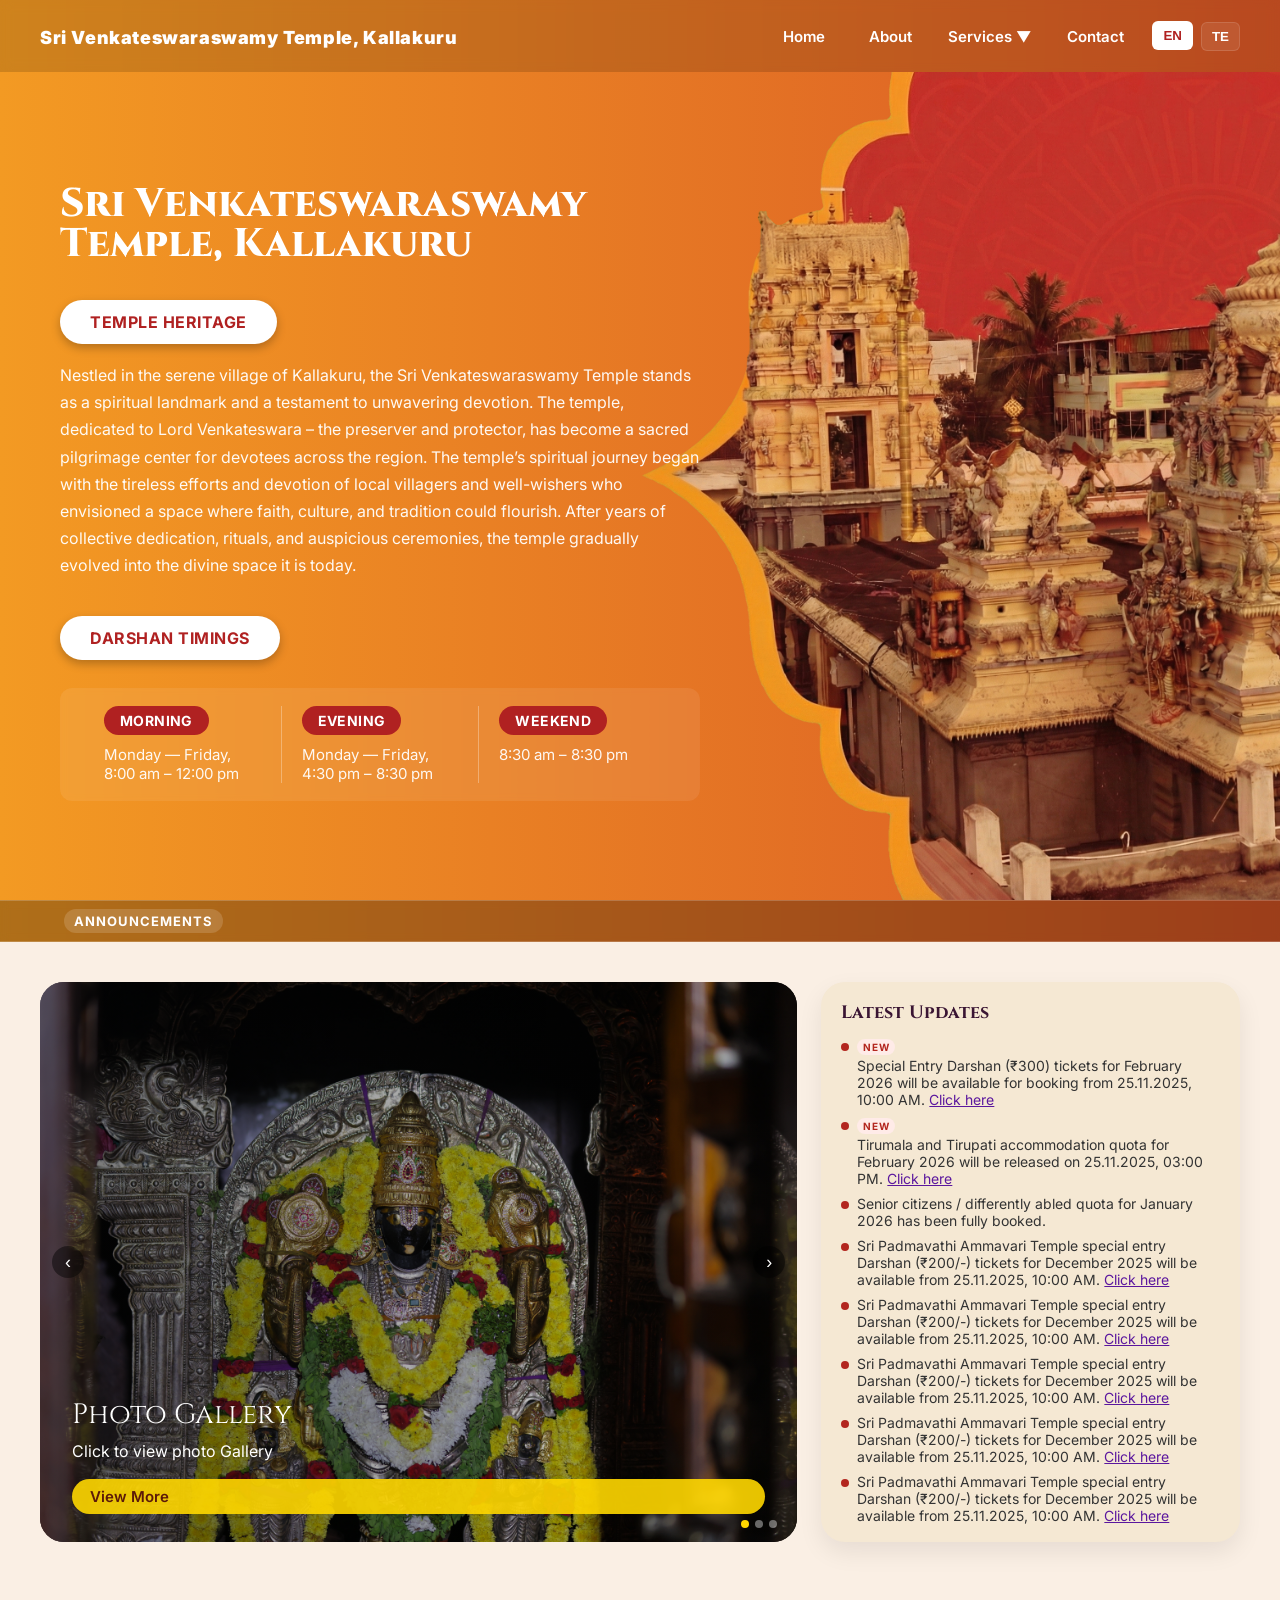
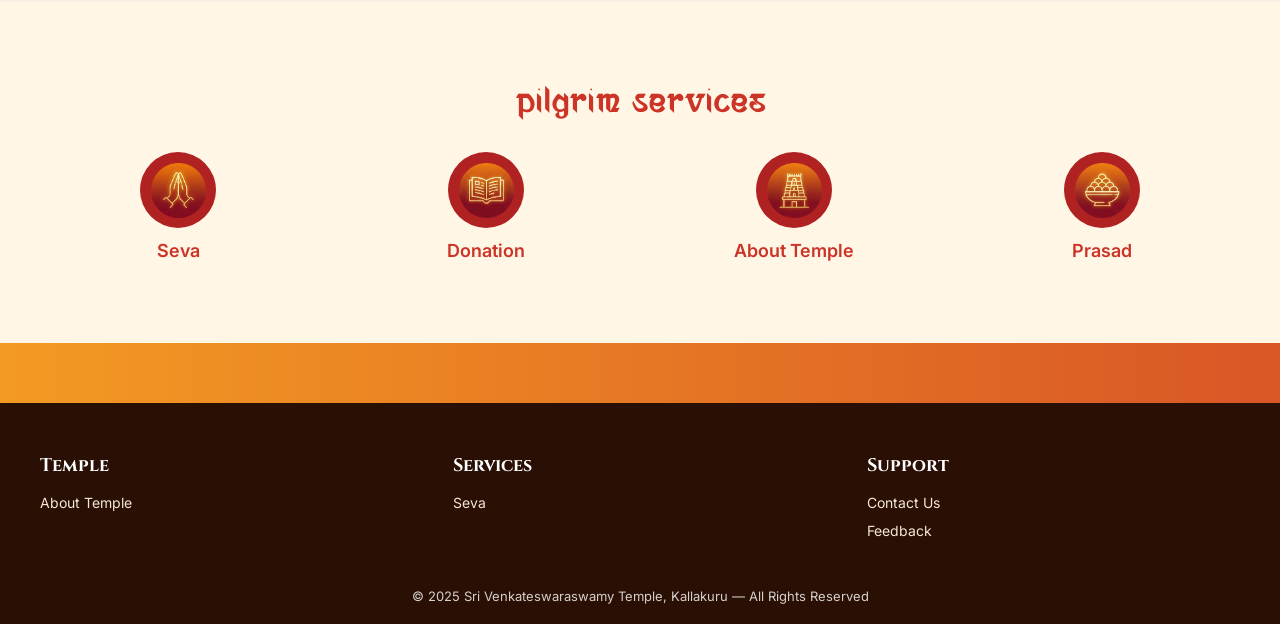
==== commit f9790787: "seva page, donations page, contact page" ====
--- a/index.html
+++ b/index.html
@@ -14,34 +14,7 @@
   </head>
   <body>
     <!-- ---------------- NAVBAR ---------------- -->
-    <nav>
-      <div class="nav-inner">
-        <div class="logo"><a href="index.html">Sri Venkateswaraswamy Temple, Kallakuru</a></div>
-
-        <div class="nav-right">
-          <ul>
-            <li><a href="index.html" data-i18n="nav.home">Home</a></li>
-            <li><a href="about.html" data-i18n="nav.about">About</a></li>
-
-            <li class="dropdown">
-              <span class="dropdown-label" data-i18n="nav.services">Services ▼</span>
-              <div class="drop-menu">
-                <a href="#" data-i18n="nav.services.darshan">Sevas</a>
-                <a href="#" data-i18n="nav.services.booking">Donations</a>
-              </div>
-            </li>
-
-            <li><a href="#" data-i18n="nav.contact">Contact</a></li>
-          </ul>
-
-          <button id="nav-toggle" class="nav-toggle" aria-label="Toggle menu" aria-expanded="false">☰</button>
-          <div class="lang-toggle">
-            <button id="lang-en" class="lang-btn" data-lang="en">EN</button>
-            <button id="lang-te" class="lang-btn" data-lang="te">TE</button>
-          </div>
-        </div>
-      </div>
-    </nav>
+    <div id="navbar-placeholder"></div>
 
     <!-- ---------------- HERO SECTION ---------------- -->
     <div class="wrap">
@@ -213,20 +186,20 @@
         <h2 data-i18n="services.title">Piligram Services</h2>
       </div>
       <div class="services-grid">
-        <a href="about.html" class="service-card">
+        <a href="seva.html" class="service-card">
           <div class="service-icon">
             <img src="icons/pray.png" alt="Arjitha Sevas" />
           </div>
           <div class="service-label" data-i18n="services.seva">Seva</div>
         </a>    
-        <a href="#" class="service-card">
+        <a href="donations.html" class="service-card">
           <div class="service-icon">
             <img src="icons/book.png" alt="Special Darshan" />
           </div>
           <div class="service-label" data-i18n="services.donation">Donation</div>
         </a>
 
-        <a href="#" class="service-card">
+        <a href="about.html" class="service-card">
           <div class="service-icon">
             <img src="icons/temple.png" alt="Accommodation" />
           </div>
@@ -244,39 +217,7 @@
       </div>
     </section>
 
-    <footer class="site-footer">
-      <div class="footer-container">
-
-        <div class="footer-section">
-          <h4 data-i18n="footer.section1.title">Temple</h4>
-          <ul>
-            <li><a href="about.html" data-i18n="footer.section1.link1">About Temple</a></li>
-            <li><a href="#" data-i18n="footer.section1.link2">History</a></li>
-            <li><a href="#" data-i18n="footer.section1.link3">Trust & Management</a></li>
-          </ul>
-        </div>
-
-        <div class="footer-section">
-          <h4 data-i18n="footer.section2.title">Services</h4>
-          <ul>
-            <li><a href="#" data-i18n="footer.section2.link1">Darshan</a></li>
-            <li><a href="#" data-i18n="footer.section2.link2">Accommodation</a></li>
-            <li><a href="#" data-i18n="footer.section2.link3">Booking</a></li>
-          </ul>
-        </div>
-
-        <div class="footer-section">
-          <h4 data-i18n="footer.section3.title">Support</h4>
-          <ul>
-            <li><a href="#" data-i18n="footer.section3.link1">Contact Us</a></li>
-            <li><a href="#" data-i18n="footer.section3.link2">Feedback</a></li>
-            <li><a href="#" data-i18n="footer.section3.link3">FAQ</a></li>
-          </ul>
-        </div>
-      </div>
-
-      <div class="footer-bottom" data-i18n="footer.bottom">© 2025 Sri Venkateswaraswamy Temple, Kallakuru — All Rights Reserved</div>
-    </footer>
+    <div id="footer-placeholder"></div>
 
     <!-- simple JS for carousel -->
     <script src="translations.index.js"></script>
--- a/index.css
+++ b/index.css
@@ -162,6 +162,29 @@
       }
 
       /* DROPDOWN */
+      .dropdown-label {
+        cursor: pointer;
+        display: inline-block;
+        color: #fff;
+        text-decoration: none;
+        position: relative;
+      }
+
+      .dropdown-label:after {
+        content: "";
+        position: absolute;
+        left: 0;
+        bottom: -4px;
+        width: 0%;
+        height: 2px;
+        background: #fff;
+        transition: 0.3s;
+      }
+
+      .dropdown:hover .dropdown-label:after {
+        width: 100%;
+      }
+
       .dropdown:hover .drop-menu {
         opacity: 1;
         pointer-events: auto;
@@ -170,7 +193,7 @@
 
       .drop-menu {
         position: absolute;
-        top: calc(100% + 6px);
+        top: calc(100% + 2px);
         left: 0;
         background: rgba(0, 0, 0, 0.28);
         backdrop-filter: blur(6px);
@@ -182,6 +205,16 @@
         transform: translateY(10px);
         transition: 0.25s ease;
         z-index: 75;
+      }
+
+      .drop-menu:before {
+        content: '';
+        position: absolute;
+        top: -10px;
+        left: 0;
+        right: 0;
+        height: 10px;
+        background: transparent;
       }
 
       .drop-menu a {
@@ -1008,4 +1041,1869 @@
           grid-template-columns: 1fr;
           text-align: center;
         }
-      }+      }
+
+      /* ============================================
+         ABOUT PAGE - EVENTS SECTION STYLING
+         ============================================ */
+
+      /* Container for the events section */
+      [data-i18n="about.events"] {
+        margin-top: 48px;
+        padding: 32px;
+        background: rgba(255, 255, 255, 0.95);
+        border-radius: 16px;
+        box-shadow: 0 8px 32px rgba(0, 0, 0, 0.1);
+      }
+
+      /* Styled ordered list with multi-grid layout */
+      [data-i18n="about.events"] ol {
+        list-style: none;
+        padding: 0;
+        margin: 0;
+        display: grid;
+        grid-template-columns: repeat(auto-fit, minmax(280px, 1fr));
+        gap: 20px;
+        counter-reset: event-counter;
+      }
+
+      /* Individual list items */
+      [data-i18n="about.events"] ol li {
+        counter-increment: event-counter;
+        position: relative;
+        padding: 20px 24px 20px 60px;
+        background: linear-gradient(135deg, #fff 0%, #f8f9fa 100%);
+        border-radius: 12px;
+        border-left: 4px solid #f39a23;
+        box-shadow: 0 4px 12px rgba(0, 0, 0, 0.08);
+        transition: all 0.3s ease;
+        color: #333;
+        font-size: 15px;
+        line-height: 1.6;
+        font-weight: 500;
+      }
+
+      /* Hover effect for list items */
+      [data-i18n="about.events"] ol li:hover {
+        transform: translateY(-4px);
+        box-shadow: 0 8px 20px rgba(243, 154, 35, 0.2);
+        border-left-color: #cc3427;
+      }
+
+      /* Custom number styling */
+      [data-i18n="about.events"] ol li::before {
+        content: counter(event-counter);
+        position: absolute;
+        left: 16px;
+        top: 50%;
+        transform: translateY(-50%);
+        width: 36px;
+        height: 36px;
+        background: linear-gradient(135deg, #f39a23 0%, #cc3427 100%);
+        border-radius: 50%;
+        display: flex;
+        align-items: center;
+        justify-content: center;
+        color: #fff;
+        font-weight: 700;
+        font-size: 16px;
+        box-shadow: 0 3px 8px rgba(243, 154, 35, 0.3);
+      }
+
+      /* Section heading before the list */
+      [data-i18n="about.events"]::before {
+        content: "";
+        display: block;
+        width: 80px;
+        height: 4px;
+        background: linear-gradient(90deg, #f39a23, #cc3427);
+        margin-bottom: 24px;
+        border-radius: 2px;
+      }
+
+      /* Tablet responsiveness */
+      @media (max-width: 768px) {
+        [data-i18n="about.events"] {
+          padding: 24px 20px;
+          margin-top: 32px;
+        }
+
+        [data-i18n="about.events"] ol {
+          grid-template-columns: repeat(auto-fit, minmax(240px, 1fr));
+          gap: 16px;
+        }
+
+        [data-i18n="about.events"] ol li {
+          padding: 16px 20px 16px 56px;
+          font-size: 14px;
+        }
+
+        [data-i18n="about.events"] ol li::before {
+          width: 32px;
+          height: 32px;
+          font-size: 14px;
+          left: 14px;
+        }
+      }
+
+      /* Mobile responsiveness */
+      @media (max-width: 480px) {
+        [data-i18n="about.events"] {
+          padding: 20px 16px;
+          margin-top: 24px;
+          border-radius: 12px;
+        }
+
+        [data-i18n="about.events"] ol {
+          grid-template-columns: 1fr;
+          gap: 12px;
+        }
+
+        [data-i18n="about.events"] ol li {
+          padding: 14px 16px 14px 52px;
+          font-size: 13px;
+        }
+
+        [data-i18n="about.events"] ol li::before {
+          width: 28px;
+          height: 28px;
+          font-size: 13px;
+          left: 12px;
+        }
+      }
+
+      /* History section styling for consistency */
+      [data-i18n="about.history"] {
+        background: rgba(255, 255, 255, 0.95);
+        padding: 32px;
+        border-radius: 16px;
+        box-shadow: 0 8px 32px rgba(0, 0, 0, 0.1);
+        color: #333;
+        line-height: 1.8;
+      }
+
+      [data-i18n="about.history"] h2 {
+        color: #cc3427;
+        margin-bottom: 20px;
+      }
+
+      [data-i18n="about.history"] p {
+        margin-bottom: 16px;
+        color: #444;
+      }
+
+      @media (max-width: 768px) {
+        [data-i18n="about.history"] {
+          padding: 24px 20px;
+        }
+      }
+
+      @media (max-width: 480px) {
+        [data-i18n="about.history"] {
+          padding: 20px 16px;
+          border-radius: 12px;
+        }
+      }
+
+      /* ========== SEVA PAGE STYLING ========== */
+
+      /* Seva Banner */
+      .seva-banner {
+        width: 100%;
+        height: 400px;
+        overflow: hidden;
+        position: relative;
+        margin-top: 0;
+      }
+
+      .seva-banner-image {
+        width: 100%;
+        height: 100%;
+        object-fit: cover;
+        object-position: center;
+        display: block;
+      }
+
+      /* Seva Heading Wrapper */
+      .seva-heading-wrapper {
+        text-align: center;
+        padding: 50px 24px;
+        background: #fff6e6;
+      }
+
+      .seva-heading-wrapper h1 {
+        font-size: 48px;
+        color: #cc3427;
+        margin: 0;
+        letter-spacing: 1px;
+      }
+
+      /* Seva Cards Wrapper with Light Background */
+      .seva-cards-wrapper {
+        background: linear-gradient(180deg, #faf8f3 0%, #f5f0e8 100%);
+        padding: 20px 24px;
+      }
+
+      .seva-cards-section {
+        max-width: 1200px;
+        margin: 0 auto;
+      }
+
+      .seva-cards-grid {
+        display: grid;
+        grid-template-columns: repeat(auto-fit, minmax(300px, 1fr));
+        gap: 40px;
+        margin: 0;
+      }
+
+      /* Card Styling */
+      .seva-card {
+        background: #fff;
+        border-radius: 16px;
+        overflow: hidden;
+        box-shadow: 0 10px 30px rgba(0, 0, 0, 0.08);
+        transition: all 0.4s cubic-bezier(0.23, 1, 0.320, 1);
+        display: flex;
+        flex-direction: column;
+        height: 100%;
+      }
+
+      .seva-card:hover {
+        transform: translateY(-10px);
+        box-shadow: 0 20px 50px rgba(0, 0, 0, 0.12);
+      }
+
+      .seva-card-image {
+        width: 100%;
+        height: 200px;
+        display: flex;
+        align-items: center;
+        justify-content: center;
+        overflow: hidden;
+        flex-shrink: 0;
+        background: #f0f0f0;
+      }
+
+      .seva-card-image img {
+        width: 100%;
+        height: 100%;
+        object-fit: cover;
+        object-position: center;
+        display: block;
+      }
+
+      .seva-card-title {
+        font-family: "Ramabhadra", serif;
+        font-size: 22px;
+        font-weight: 700;
+        color: #cc3427;
+        text-align: center;
+        padding: 28px 24px 14px;
+        margin: 0;
+      }
+
+      .seva-card-description {
+        font-size: 15px;
+        color: #666;
+        text-align: center;
+        padding: 0 24px 20px;
+        line-height: 1.7;
+        flex-grow: 1;
+      }
+
+      .seva-card-link {
+        text-align: center;
+        color: #cc3427;
+        font-size: 14px;
+        font-weight: 600;
+        text-decoration: none;
+        padding: 0 24px 22px;
+        transition: all 0.3s ease;
+        display: inline-block;
+        align-self: center;
+      }
+
+      .seva-card-link span {
+        margin-left: 6px;
+        display: inline-block;
+        transition: transform 0.3s ease;
+      }
+
+      .seva-card-link:hover span {
+        transform: translateX(4px);
+      }
+
+      .seva-card-link:hover {
+        color: #b02121;
+      }
+
+      .seva-card-button {
+        background: linear-gradient(135deg, #cc3427 0%, #b02121 100%);
+        color: #fff;
+        border: none;
+        border-radius: 28px;
+        padding: 14px 36px;
+        font-size: 15px;
+        font-weight: 700;
+        cursor: pointer;
+        margin: 0 24px 28px;
+        transition: all 0.3s cubic-bezier(0.23, 1, 0.320, 1);
+        text-transform: uppercase;
+        letter-spacing: 0.6px;
+      }
+
+      .seva-card-button:hover {
+        transform: translateY(-3px);
+        box-shadow: 0 10px 28px rgba(204, 52, 39, 0.35);
+      }
+
+      /* ========== SEVA PRICING TABLE ========== */
+      .seva-pricing-section {
+        padding: 60px 40px;
+        max-width: 1200px;
+        margin: 0 auto;
+        background: linear-gradient(135deg, rgba(255, 255, 255, 0.05) 0%, rgba(255, 255, 255, 0.02) 100%);
+        border-radius: 12px;
+      }
+
+      .seva-pricing-title {
+        font-size: 32px;
+        font-weight: 700;
+        color: #cc3427;
+        text-align: center;
+        margin: 0 0 40px 0;
+        letter-spacing: 0.5px;
+      }
+
+      .seva-table-container {
+        background: #fff;
+        border-radius: 12px;
+        box-shadow: 0 8px 24px rgba(0, 0, 0, 0.1);
+        overflow: hidden;
+        border: 1px solid rgba(204, 52, 39, 0.1);
+      }
+
+      .seva-pricing-table {
+        width: 100%;
+        border-collapse: collapse;
+        font-size: 15px;
+      }
+
+      .seva-pricing-table thead {
+        background: linear-gradient(135deg, #cc3427 0%, #b02121 100%);
+      }
+
+      .seva-pricing-table th {
+        color: #fff;
+        padding: 18px 24px;
+        text-align: left;
+        font-weight: 700;
+        letter-spacing: 0.5px;
+        font-size: 16px;
+        text-transform: uppercase;
+      }
+
+      .seva-pricing-table th:last-child {
+        text-align: right;
+      }
+
+      .seva-pricing-table tbody tr {
+        border-bottom: 1px solid #f0f0f0;
+        transition: background-color 0.2s ease;
+      }
+
+      .seva-pricing-table tbody tr:hover {
+        background-color: #fafafa;
+      }
+
+      .seva-pricing-table tbody tr:last-child {
+        border-bottom: none;
+      }
+
+      .seva-pricing-table td {
+        padding: 16px 24px;
+        color: #333;
+      }
+
+      .seva-pricing-table td:first-child {
+        font-weight: 500;
+        color: #333;
+      }
+
+      .seva-pricing-table td:last-child {
+        text-align: right;
+        font-weight: 700;
+        color: #2d5016;
+        font-size: 16px;
+      }
+
+      /* Responsive Seva Pricing Table */
+      @media (max-width: 768px) {
+        .seva-pricing-section {
+          padding: 40px 24px;
+        }
+
+        .seva-pricing-title {
+          font-size: 28px;
+          margin-bottom: 30px;
+        }
+
+        .seva-pricing-table {
+          font-size: 14px;
+        }
+
+        .seva-pricing-table th {
+          padding: 14px 16px;
+          font-size: 14px;
+        }
+
+        .seva-pricing-table td {
+          padding: 12px 16px;
+        }
+
+        .seva-pricing-table td:last-child {
+          font-size: 14px;
+        }
+      }
+
+      @media (max-width: 480px) {
+        .seva-pricing-section {
+          padding: 30px 16px;
+        }
+
+        .seva-pricing-title {
+          font-size: 24px;
+          margin-bottom: 20px;
+        }
+
+        .seva-table-container {
+          overflow-x: auto;
+        }
+
+        .seva-pricing-table {
+          font-size: 13px;
+          min-width: 100%;
+        }
+
+        .seva-pricing-table th {
+          padding: 12px;
+          font-size: 12px;
+        }
+
+        .seva-pricing-table td {
+          padding: 10px 12px;
+        }
+
+        .seva-pricing-table td:last-child {
+          font-size: 13px;
+          white-space: nowrap;
+        }
+      }
+
+      /* ========== DONATIONS PAGE STYLES ========== */
+      
+      /* Donations Banner */
+      .donations-banner {
+        position: relative;
+        width: 100%;
+        height: 320px;
+        overflow: hidden;
+        display: flex;
+        align-items: center;
+        justify-content: center;
+        margin-top: -72px;
+        padding-top: 72px;
+      }
+
+      .donations-banner-image {
+        position: absolute;
+        width: 100%;
+        height: 100%;
+        object-fit: cover;
+        object-position: center;
+      }
+
+      .donations-banner-overlay {
+        position: absolute;
+        top: 0;
+        left: 0;
+        width: 100%;
+        height: 100%;
+        background: rgba(0, 0, 0, 0.35);
+        z-index: 1;
+      }
+
+      .donations-banner-content {
+        position: relative;
+        z-index: 2;
+        text-align: center;
+        color: #fff;
+        animation: fadeInDown 0.8s ease-out;
+      }
+
+      .donations-banner-title {
+        font-size: 48px;
+        font-weight: 700;
+        margin: 0 0 12px 0;
+        text-shadow: 0 2px 8px rgba(0, 0, 0, 0.3);
+        letter-spacing: 1px;
+      }
+
+      .donations-banner-subtitle {
+        font-size: 18px;
+        font-weight: 400;
+        margin: 0;
+        text-shadow: 0 1px 4px rgba(0, 0, 0, 0.2);
+        letter-spacing: 0.5px;
+      }
+
+      @keyframes fadeInDown {
+        from {
+          opacity: 0;
+          transform: translateY(-30px);
+        }
+        to {
+          opacity: 1;
+          transform: translateY(0);
+        }
+      }
+
+      /* Donations Intro Section */
+      .donations-intro {
+        padding: 60px 40px;
+        max-width: 1200px;
+        margin: 0 auto;
+      }
+
+      .donations-intro-content {
+        background: rgba(255, 255, 255, 0.95);
+        padding: 40px;
+        border-radius: 12px;
+        box-shadow: 0 4px 15px rgba(0, 0, 0, 0.08);
+      }
+
+      .donations-intro-text {
+        font-size: 16px;
+        color: #333;
+        line-height: 1.8;
+        margin: 0;
+        text-align: center;
+        font-weight: 500;
+      }
+
+      /* Donations Cards Wrapper */
+      .donations-cards-wrapper {
+        padding: 60px 40px;
+        background: linear-gradient(135deg, rgba(255, 255, 255, 0.05) 0%, rgba(255, 255, 255, 0.02) 100%);
+      }
+
+      .donations-cards-section {
+        max-width: 1200px;
+        margin: 0 auto;
+      }
+
+      .donations-cards-grid {
+        display: grid;
+        grid-template-columns: repeat(auto-fit, minmax(320px, 1fr));
+        gap: 40px;
+        margin: 0;
+      }
+
+      /* Donations Card */
+      .donations-card {
+        background: #fff;
+        border-radius: 16px;
+        overflow: hidden;
+        box-shadow: 0 8px 24px rgba(0, 0, 0, 0.1);
+        transition: all 0.4s cubic-bezier(0.23, 1, 0.320, 1);
+        display: flex;
+        flex-direction: column;
+        height: 100%;
+        position: relative;
+        border: 1px solid rgba(204, 52, 39, 0.1);
+      }
+
+      .donations-card:hover {
+        transform: translateY(-12px);
+        box-shadow: 0 20px 48px rgba(204, 52, 39, 0.2);
+        border-color: rgba(204, 52, 39, 0.3);
+      }
+
+      .donations-card-badge {
+        position: absolute;
+        top: 16px;
+        right: 16px;
+        background: linear-gradient(135deg, #cc3427 0%, #b02121 100%);
+        color: #fff;
+        padding: 6px 14px;
+        border-radius: 20px;
+        font-size: 12px;
+        font-weight: 700;
+        z-index: 3;
+        text-transform: uppercase;
+        letter-spacing: 0.5px;
+        box-shadow: 0 4px 12px rgba(204, 52, 39, 0.3);
+      }
+
+      .donations-card-image {
+        width: 100%;
+        height: 220px;
+        display: flex;
+        align-items: center;
+        justify-content: center;
+        overflow: hidden;
+        flex-shrink: 0;
+        background: linear-gradient(135deg, #f5e8d3 0%, #faefe4 100%);
+        position: relative;
+      }
+
+      .donations-card-image::after {
+        content: '';
+        position: absolute;
+        top: 0;
+        left: 0;
+        width: 100%;
+        height: 100%;
+        background: linear-gradient(135deg, transparent 0%, rgba(0, 0, 0, 0.05) 100%);
+        pointer-events: none;
+      }
+
+      .donations-card-image img {
+        width: 100%;
+        height: 100%;
+        object-fit: cover;
+        object-position: center;
+        display: block;
+        transition: transform 0.5s ease;
+      }
+
+      .donations-card:hover .donations-card-image img {
+        transform: scale(1.08);
+      }
+
+      .donations-card-content {
+        padding: 28px 24px;
+        display: flex;
+        flex-direction: column;
+        flex-grow: 1;
+      }
+
+      .donations-card-title {
+        font-family: "Ramabhadra", serif;
+        font-size: 22px;
+        font-weight: 700;
+        color: #cc3427;
+        text-align: center;
+        margin: 0 0 16px 0;
+        padding: 0;
+        line-height: 1.3;
+      }
+
+      .donations-card-description {
+        font-size: 15px;
+        color: #666;
+        text-align: center;
+        line-height: 1.7;
+        flex-grow: 1;
+        margin: 0 0 24px 0;
+      }
+
+      .donations-card-button {
+        background: linear-gradient(135deg, #cc3427 0%, #b02121 100%);
+        color: #fff;
+        border: none;
+        border-radius: 28px;
+        padding: 14px 32px;
+        font-size: 15px;
+        font-weight: 700;
+        cursor: pointer;
+        transition: all 0.3s cubic-bezier(0.23, 1, 0.320, 1);
+        text-transform: uppercase;
+        letter-spacing: 0.6px;
+        align-self: center;
+        box-shadow: 0 6px 20px rgba(204, 52, 39, 0.25);
+      }
+
+      .donations-card-button:hover {
+        transform: translateY(-3px);
+        box-shadow: 0 12px 32px rgba(204, 52, 39, 0.4);
+      }
+
+      .donations-card-button:active {
+        transform: translateY(-1px);
+      }
+
+      /* ========== RECENT DONORS CAROUSEL ========== */
+      .recent-donors-section {
+        padding: 60px 40px;
+        max-width: 100%;
+        margin: 0 auto;
+        overflow: hidden;
+      }
+
+      .recent-donors-title {
+        font-size: 32px;
+        font-weight: 700;
+        color: #cc3427;
+        text-align: center;
+        margin: 0 0 50px 0;
+        letter-spacing: 0.5px;
+      }
+
+      .donors-carousel-wrapper {
+        position: relative;
+        width: 100%;
+        overflow: hidden;
+        background: linear-gradient(90deg, rgba(255,255,255,0.1) 0%, rgba(255,255,255,0.05) 50%, rgba(255,255,255,0.1) 100%);
+        border-radius: 12px;
+        padding: 30px 0;
+        box-shadow: inset 0 0 20px rgba(0, 0, 0, 0.05);
+      }
+
+      .donors-carousel-wrapper::before,
+      .donors-carousel-wrapper::after {
+        content: '';
+        position: absolute;
+        top: 0;
+        width: 200px;
+        height: 100%;
+        z-index: 2;
+        pointer-events: none;
+      }
+
+      .donors-carousel-wrapper::before {
+        left: 0;
+        background: linear-gradient(90deg, rgba(243, 154, 35, 0.8) 0%, transparent 100%);
+      }
+
+      .donors-carousel-wrapper::after {
+        right: 0;
+        background: linear-gradient(90deg, transparent 0%, rgba(243, 154, 35, 0.8) 100%);
+      }
+
+      .donors-carousel {
+        display: flex;
+        gap: 40px;
+        animation: scroll-left 30s linear infinite;
+        padding: 0 40px;
+        width: fit-content;
+      }
+
+      @keyframes scroll-left {
+        0% {
+          transform: translateX(0);
+        }
+        100% {
+          transform: translateX(-50%);
+        }
+      }
+
+      .donors-carousel:hover {
+        animation-play-state: paused;
+      }
+
+      .donor-item {
+        flex-shrink: 0;
+        min-width: 200px;
+        text-align: center;
+        background: #fff;
+        padding: 20px 28px;
+        border-radius: 8px;
+        box-shadow: 0 4px 12px rgba(0, 0, 0, 0.08);
+        border: 2px solid rgba(204, 52, 39, 0.2);
+        transition: all 0.3s ease;
+        display: flex;
+        flex-direction: column;
+        gap: 8px;
+      }
+
+      .donor-item-name {
+        font-size: 18px;
+        font-weight: 600;
+        color: #333;
+        white-space: nowrap;
+      }
+
+      .donor-item-amount {
+        font-size: 16px;
+        font-weight: 700;
+        color: #2d5016;
+        white-space: nowrap;
+      }
+
+      .donor-item:hover {
+        border-color: #cc3427;
+        box-shadow: 0 8px 20px rgba(204, 52, 39, 0.15);
+        transform: translateY(-4px);
+      }
+
+      /* Remove old table styles */
+      .donors-scroll-container {
+        display: none;
+      }
+
+      .donors-table {
+        display: none;
+      }
+
+      .donors-table thead {
+        display: none;
+      }
+
+      .donors-table th {
+        display: none;
+      }
+
+      .donors-table tbody tr {
+        display: none;
+      }
+
+      .donors-table td {
+        display: none;
+      }
+
+      /* ========== MAJOR DONORS SECTION ========== */
+      .major-donors-section {
+        padding: 60px 40px;
+        max-width: 1200px;
+        margin: 0 auto;
+      }
+
+      .major-donors-title {
+        font-size: 32px;
+        font-weight: 700;
+        color: #cc3427;
+        text-align: center;
+        margin: 0 0 40px 0;
+        letter-spacing: 0.5px;
+      }
+
+      .major-donors-grid {
+        display: grid;
+        grid-template-columns: repeat(auto-fit, minmax(280px, 1fr));
+        gap: 30px;
+      }
+
+      .major-donor-card {
+        background: #fff;
+        border-radius: 12px;
+        overflow: hidden;
+        box-shadow: 0 8px 24px rgba(0, 0, 0, 0.1);
+        transition: all 0.4s cubic-bezier(0.23, 1, 0.320, 1);
+        display: flex;
+        flex-direction: column;
+        height: 100%;
+        position: relative;
+        border: 2px solid transparent;
+      }
+
+      .major-donor-card:hover {
+        transform: translateY(-8px);
+        box-shadow: 0 16px 40px rgba(204, 52, 39, 0.2);
+        border-color: #cc3427;
+      }
+
+      .donor-photo {
+        width: 100%;
+        height: 220px;
+        overflow: hidden;
+        position: relative;
+        background: linear-gradient(135deg, #f5e8d3 0%, #faefe4 100%);
+      }
+
+      .donor-photo img {
+        width: 100%;
+        height: 100%;
+        object-fit: cover;
+        object-position: center;
+        display: block;
+        transition: transform 0.4s ease;
+      }
+
+      .major-donor-card:hover .donor-photo img {
+        transform: scale(1.05);
+      }
+
+      .donor-rank {
+        position: absolute;
+        top: 12px;
+        right: 12px;
+        width: 50px;
+        height: 50px;
+        background: linear-gradient(135deg, #cc3427 0%, #b02121 100%);
+        color: #fff;
+        font-size: 28px;
+        font-weight: 700;
+        border-radius: 50%;
+        display: none;
+        align-items: center;
+        justify-content: center;
+        box-shadow: 0 4px 12px rgba(204, 52, 39, 0.4);
+        z-index: 5;
+      }
+
+      .donor-info {
+        padding: 24px;
+        flex: 1;
+        display: flex;
+        flex-direction: column;
+        justify-content: flex-start;
+      }
+
+      .donor-name {
+        font-family: "Ramabhadra", serif;
+        font-size: 22px;
+        font-weight: 700;
+        color: #cc3427;
+        margin: 0 0 8px 0;
+        padding: 0;
+      }
+
+      .donor-amount {
+        font-size: 18px;
+        font-weight: 700;
+        color: #2d5016;
+        margin: 0 0 6px 0;
+      }
+
+      .donor-category {
+        font-size: 13px;
+        color: #666;
+        margin: 0;
+        text-transform: uppercase;
+        letter-spacing: 0.5px;
+        font-weight: 600;
+      }
+
+      /* ========== DONATION CTA SECTION ========== */
+      .donation-cta-section {
+        padding: 80px 40px;
+        text-align: center;
+        background: linear-gradient(135deg, rgba(204, 52, 39, 0.1) 0%, rgba(204, 52, 39, 0.05) 100%);
+      }
+
+      .cta-title {
+        font-size: 36px;
+        font-weight: 700;
+        color: #cc3427;
+        margin: 0 0 16px 0;
+        letter-spacing: 0.5px;
+      }
+
+      .cta-text {
+        font-size: 16px;
+        color: #333;
+        margin: 0 0 32px 0;
+        line-height: 1.6;
+      }
+
+      .donation-cta-button {
+        background: linear-gradient(135deg, #cc3427 0%, #b02121 100%);
+        color: #fff;
+        border: none;
+        border-radius: 28px;
+        padding: 16px 48px;
+        font-size: 16px;
+        font-weight: 700;
+        cursor: pointer;
+        transition: all 0.3s cubic-bezier(0.23, 1, 0.320, 1);
+        text-transform: uppercase;
+        letter-spacing: 0.6px;
+        box-shadow: 0 6px 20px rgba(204, 52, 39, 0.3);
+      }
+
+      .donation-cta-button:hover {
+        transform: translateY(-3px);
+        box-shadow: 0 12px 32px rgba(204, 52, 39, 0.4);
+      }
+
+      .donation-cta-button:active {
+        transform: translateY(-1px);
+      }
+
+      /* Responsive Design for Donations */
+      @media (max-width: 768px) {
+        .donations-banner {
+          height: 240px;
+        }
+
+        .donations-banner-title {
+          font-size: 36px;
+        }
+
+        .donations-banner-subtitle {
+          font-size: 16px;
+        }
+
+        .donations-intro {
+          padding: 40px 24px;
+        }
+
+        .donations-intro-content {
+          padding: 30px 24px;
+        }
+
+        .donations-intro-text {
+          font-size: 15px;
+        }
+
+        .donations-cards-wrapper {
+          padding: 40px 24px;
+        }
+
+        .donations-cards-grid {
+          grid-template-columns: repeat(auto-fit, minmax(280px, 1fr));
+          gap: 30px;
+        }
+
+        .donations-card-image {
+          height: 180px;
+        }
+
+        .donations-card-content {
+          padding: 24px 20px;
+        }
+
+        .donations-card-title {
+          font-size: 20px;
+        }
+
+        .donations-card-description {
+          font-size: 14px;
+        }
+
+        .donations-card-button {
+          padding: 12px 28px;
+          font-size: 14px;
+        }
+
+        /* Recent Donors Responsive */
+        .recent-donors-section {
+          padding: 40px 24px;
+        }
+
+        .recent-donors-title {
+          font-size: 28px;
+          margin-bottom: 30px;
+        }
+
+        .donors-carousel-wrapper {
+          padding: 24px 0;
+        }
+
+        .donors-carousel-wrapper::before,
+        .donors-carousel-wrapper::after {
+          width: 150px;
+        }
+
+        .donors-carousel {
+          gap: 24px;
+          padding: 0 24px;
+          animation: scroll-left 25s linear infinite;
+        }
+
+        .donor-item {
+          min-width: 160px;
+          font-size: 16px;
+          padding: 16px 20px;
+        }
+
+        .donor-item-name {
+          font-size: 15px;
+        }
+
+        .donor-item-amount {
+          font-size: 14px;
+        }
+
+        /* Major Donors Responsive */
+        .major-donors-section {
+          padding: 40px 24px;
+        }
+
+        .major-donors-title {
+          font-size: 28px;
+          margin-bottom: 30px;
+        }
+
+        .major-donors-grid {
+          grid-template-columns: repeat(auto-fit, minmax(250px, 1fr));
+          gap: 24px;
+        }
+
+        .major-donor-card {
+          padding: 20px;
+          gap: 16px;
+        }
+
+        .donor-photo {
+          height: 180px;
+        }
+
+        .donor-rank {
+          width: 50px;
+          height: 50px;
+          font-size: 28px;
+        }
+
+        .donor-info {
+          padding: 20px;
+        }
+
+        .donor-name {
+          font-size: 20px;
+        }
+
+        .donor-amount {
+          font-size: 16px;
+        }
+
+        /* CTA Responsive */
+        .donation-cta-section {
+          padding: 60px 24px;
+        }
+
+        .cta-title {
+          font-size: 28px;
+          margin-bottom: 12px;
+        }
+
+        .cta-text {
+          font-size: 15px;
+          margin-bottom: 24px;
+        }
+
+        .donation-cta-button {
+          padding: 14px 40px;
+          font-size: 15px;
+        }
+      }
+
+      @media (max-width: 480px) {
+        .donations-banner {
+          height: 180px;
+          padding-top: 0;
+          margin-top: 0;
+        }
+
+        .donations-banner-title {
+          font-size: 28px;
+        }
+
+        .donations-banner-subtitle {
+          font-size: 14px;
+        }
+
+        .donations-intro {
+          padding: 30px 16px;
+        }
+
+        .donations-intro-content {
+          padding: 24px 16px;
+        }
+
+        .donations-intro-text {
+          font-size: 14px;
+          line-height: 1.6;
+        }
+
+        .donations-cards-wrapper {
+          padding: 30px 16px;
+        }
+
+        .donations-cards-grid {
+          grid-template-columns: 1fr;
+          gap: 24px;
+        }
+
+        .donations-card {
+          border-radius: 12px;
+        }
+
+        .donations-card-image {
+          height: 160px;
+        }
+
+        .donations-card-content {
+          padding: 20px 16px;
+        }
+
+        .donations-card-title {
+          font-size: 18px;
+          margin-bottom: 12px;
+        }
+
+        .donations-card-description {
+          font-size: 13px;
+          margin-bottom: 18px;
+        }
+
+        .donations-card-button {
+          padding: 11px 24px;
+          font-size: 13px;
+        }
+
+        .donations-card-badge {
+          font-size: 11px;
+          padding: 5px 12px;
+        }
+
+        /* Recent Donors Mobile */
+        .recent-donors-section {
+          padding: 30px 16px;
+        }
+
+        .recent-donors-title {
+          font-size: 24px;
+          margin-bottom: 20px;
+        }
+
+        .donors-carousel-wrapper {
+          padding: 20px 0;
+          border-radius: 8px;
+        }
+
+        .donors-carousel-wrapper::before,
+        .donors-carousel-wrapper::after {
+          width: 80px;
+        }
+
+        .donors-carousel {
+          gap: 16px;
+          padding: 0 16px;
+          animation: scroll-left 20s linear infinite;
+        }
+
+        .donor-item {
+          min-width: 120px;
+          font-size: 14px;
+          padding: 12px 16px;
+          border-radius: 6px;
+        }
+
+        .donor-item-name {
+          font-size: 13px;
+          font-weight: 600;
+        }
+
+        .donor-item-amount {
+          font-size: 12px;
+          font-weight: 700;
+        }
+
+        /* Major Donors Mobile */
+        .major-donors-section {
+          padding: 30px 16px;
+        }
+
+        .major-donors-title {
+          font-size: 24px;
+          margin-bottom: 20px;
+        }
+
+        .major-donors-grid {
+          grid-template-columns: 1fr;
+          gap: 16px;
+        }
+
+        .major-donor-card {
+          padding: 16px;
+          gap: 12px;
+        }
+
+        .donor-photo {
+          height: 160px;
+        }
+
+        .donor-rank {
+          width: 45px;
+          height: 45px;
+          font-size: 24px;
+          top: 10px;
+          right: 10px;
+        }
+
+        .donor-info {
+          padding: 16px;
+        }
+
+        .donor-name {
+          font-size: 18px;
+          margin-bottom: 4px;
+        }
+
+        .donor-amount {
+          font-size: 15px;
+          margin-bottom: 4px;
+        }
+
+        .donor-category {
+          font-size: 12px;
+        }
+
+        /* CTA Mobile */
+        .donation-cta-section {
+          padding: 40px 16px;
+        }
+
+        .cta-title {
+          font-size: 24px;
+          margin-bottom: 10px;
+        }
+
+        .cta-text {
+          font-size: 14px;
+          margin-bottom: 20px;
+        }
+
+        .donation-cta-button {
+          padding: 12px 32px;
+          font-size: 14px;
+        }
+      }
+        .seva-cards-grid {
+          grid-template-columns: repeat(auto-fit, minmax(260px, 1fr));
+          gap: 30px;
+        }
+
+        .seva-card-image {
+          height: 180px;
+        }
+      
+
+      @media (max-width: 480px) {
+        .seva-cards-wrapper {
+          padding: 40px 0;
+        }
+
+        .seva-cards-grid {
+          grid-template-columns: 1fr;
+          gap: 24px;
+          padding: 0 16px;
+        }
+
+        .seva-card-image {
+          height: 160px;
+        }
+
+        .seva-card-title {
+          font-size: 18px;
+          padding: 20px 18px 10px;
+        }
+
+        .seva-card-description {
+          font-size: 13px;
+          padding: 0 18px 16px;
+        }
+
+        .seva-card-link {
+          padding: 0 18px 16px;
+          font-size: 13px;
+        }
+
+        .seva-card-button {
+          margin: 0 18px 20px;
+          padding: 12px 28px;
+          font-size: 13px;
+        }
+      }
+
+      /* ========== SEVA CARDS SECTION ========== */
+      .seva-cards-section {
+        max-width: 1200px;
+        margin: 0 auto;
+      }
+
+      .seva-cards-grid {
+        display: grid;
+        grid-template-columns: repeat(auto-fit, minmax(300px, 1fr));
+        gap: 40px;
+        margin: 0;
+      }
+
+      /* Card Styling */
+      .seva-card {
+        background: #fff;
+        border-radius: 16px;
+        overflow: hidden;
+        box-shadow: 0 10px 30px rgba(0, 0, 0, 0.08);
+        transition: all 0.4s cubic-bezier(0.23, 1, 0.320, 1);
+        display: flex;
+        flex-direction: column;
+        height: 100%;
+      }
+
+      .seva-card:hover {
+        transform: translateY(-10px);
+        box-shadow: 0 20px 50px rgba(0, 0, 0, 0.12);
+      }
+
+      .seva-card-image {
+        width: 100%;
+        height: 200px;
+        display: flex;
+        align-items: center;
+        justify-content: center;
+        overflow: hidden;
+        flex-shrink: 0;
+        background: transparent;
+      }
+
+      .seva-card-image img {
+        width: 100%;
+        height: 100%;
+        object-fit: cover;
+        object-position: center;
+        display: block;
+      }
+
+      .seva-card-title {
+        font-family: "Ramabhadra", serif;
+        font-size: 22px;
+        font-weight: 700;
+        color: #cc3427;
+        text-align: center;
+        padding: 28px 24px 14px;
+        margin: 0;
+      }
+
+      .seva-card-description {
+        font-size: 15px;
+        color: #666;
+        text-align: center;
+        padding: 0 24px 20px;
+        line-height: 1.7;
+        flex-grow: 1;
+      }
+
+      .seva-card-link {
+        text-align: center;
+        color: #cc3427;
+        font-size: 14px;
+        font-weight: 600;
+        text-decoration: none;
+        padding: 0 24px 22px;
+        transition: all 0.3s ease;
+        display: inline-block;
+        align-self: center;
+      }
+
+      .seva-card-link span {
+        margin-left: 6px;
+        display: inline-block;
+        transition: transform 0.3s ease;
+      }
+
+      .seva-card-link:hover span {
+        transform: translateX(4px);
+      }
+
+      .seva-card-link:hover {
+        color: #b02121;
+      }
+
+      .seva-card-button {
+        background: linear-gradient(135deg, #cc3427 0%, #b02121 100%);
+        color: #fff;
+        border: none;
+        border-radius: 28px;
+        padding: 14px 36px;
+        font-size: 15px;
+        font-weight: 700;
+        cursor: pointer;
+        margin: 0 24px 28px;
+        transition: all 0.3s cubic-bezier(0.23, 1, 0.320, 1);
+        text-transform: uppercase;
+        letter-spacing: 0.6px;
+      }
+
+      .seva-card-button:hover {
+        transform: translateY(-3px);
+        box-shadow: 0 10px 28px rgba(204, 52, 39, 0.35);
+      }
+      /* ========== CONTACT PAGE STYLES ========== */
+
+      /* Contact Banner */
+      .contact-banner {
+        position: relative;
+        height: 400px;
+        background: linear-gradient(90deg, #f39a23, #cc3427, #f39a23);
+        background-size: 300% 100%;
+        display: flex;
+        align-items: center;
+        justify-content: center;
+        overflow: hidden;
+      }
+
+      .contact-banner::before {
+        content: '';
+        position: absolute;
+        top: 0;
+        left: 0;
+        right: 0;
+        bottom: 0;
+        background: url('data:image/svg+xml,<svg xmlns=\"http://www.w3.org/2000/svg\" viewBox=\"0 0 1200 600\"><path d=\"M0,300 Q300,200 600,300 T1200,300 L1200,600 L0,600 Z\" fill=\"rgba(255,255,255,0.05)\"/></svg>') center/cover;
+        opacity: 0.1;
+      }
+
+      .contact-banner-overlay {
+        position: absolute;
+        top: 0;
+        left: 0;
+        right: 0;
+        bottom: 0;
+        background: radial-gradient(circle at center, transparent 0%, rgba(0, 0, 0, 0.3) 100%);
+      }
+
+      .contact-banner-content {
+        position: relative;
+        z-index: 2;
+        text-align: center;
+        color: #fff;
+        padding: 0 20px;
+        animation: fadeInDown 1s ease-out;
+      }
+
+      .contact-banner-content h1 {
+        font-family: 'Ramabhadra', 'Noto Sans Telugu', serif;
+        font-size: 56px;
+        font-weight: 700;
+        margin-bottom: 16px;
+        text-shadow: 0 4px 12px rgba(0, 0, 0, 0.3);
+        letter-spacing: 1px;
+      }
+
+      .contact-banner-content p {
+        font-size: 20px;
+        font-weight: 400;
+        opacity: 0.95;
+        text-shadow: 0 2px 8px rgba(0, 0, 0, 0.2);
+      }
+
+      /* Contact Information Section */
+      .contact-info-section {
+        padding: 80px 40px;
+        background: #fff;
+        max-width: 1400px;
+        margin: 0 auto;
+      }
+
+      .contact-intro {
+        text-align: center;
+        max-width: 800px;
+        margin: 0 auto 60px;
+      }
+
+      .contact-intro h2 {
+        font-family: 'Ramabhadra', 'Noto Sans Telugu', serif;
+        font-size: 42px;
+        color: #333;
+        margin-bottom: 20px;
+        font-weight: 700;
+      }
+
+      .contact-intro p {
+        font-size: 18px;
+        color: #666;
+        line-height: 1.8;
+      }
+
+      .contact-details-grid {
+        display: grid;
+        grid-template-columns: repeat(auto-fit, minmax(280px, 1fr));
+        gap: 32px;
+        max-width: 1200px;
+        margin: 0 auto;
+      }
+
+      .contact-detail-card {
+        background: linear-gradient(135deg, #fff 0%, #fafafa 100%);
+        border-radius: 16px;
+        padding: 40px 30px;
+        text-align: center;
+        box-shadow: 0 4px 16px rgba(0, 0, 0, 0.08);
+        transition: all 0.3s cubic-bezier(0.23, 1, 0.320, 1);
+        border: 1px solid #f0f0f0;
+      }
+
+      .contact-detail-card:hover {
+        transform: translateY(-8px);
+        box-shadow: 0 12px 32px rgba(204, 52, 39, 0.15);
+        border-color: #cc3427;
+      }
+
+      .contact-icon {
+        width: 72px;
+        height: 72px;
+        background: linear-gradient(135deg, #cc3427 0%, #b02121 100%);
+        border-radius: 50%;
+        display: flex;
+        align-items: center;
+        justify-content: center;
+        margin: 0 auto 24px;
+        color: #fff;
+        transition: transform 0.3s ease;
+      }
+
+      .contact-detail-card:hover .contact-icon {
+        transform: scale(1.1) rotate(5deg);
+      }
+
+      .contact-detail-card h3 {
+        font-family: 'Ramabhadra', 'Noto Sans Telugu', serif;
+        font-size: 24px;
+        color: #333;
+        margin-bottom: 16px;
+        font-weight: 700;
+      }
+
+      .contact-detail-card p {
+        font-size: 16px;
+        color: #666;
+        margin: 8px 0;
+        line-height: 1.6;
+      }
+
+      .contact-detail-card a {
+        color: #cc3427;
+        text-decoration: none;
+        font-weight: 500;
+        transition: color 0.3s ease;
+      }
+
+      .contact-detail-card a:hover {
+        color: #b02121;
+        text-decoration: underline;
+      }
+
+      /* Map Section */
+      .contact-map-section {
+        padding: 80px 40px;
+        background: #f9f9f9;
+      }
+
+      .map-container {
+        max-width: 1200px;
+        margin: 0 auto;
+        border-radius: 16px;
+        overflow: hidden;
+        box-shadow: 0 8px 32px rgba(0, 0, 0, 0.12);
+      }
+
+      .map-container iframe {
+        display: block;
+        width: 100%;
+        min-height: 600px;
+      }
+
+      /* Contact Form Section */
+      .contact-form-section {
+        padding: 80px 40px;
+        background: #fff;
+      }
+
+      .contact-form-container {
+        max-width: 800px;
+        margin: 0 auto;
+      }
+
+      .contact-form {
+        background: #fff;
+        padding: 48px;
+        border-radius: 16px;
+        box-shadow: 0 4px 24px rgba(0, 0, 0, 0.08);
+        border: 1px solid #f0f0f0;
+      }
+
+      .form-row {
+        display: grid;
+        grid-template-columns: repeat(2, 1fr);
+        gap: 24px;
+        margin-bottom: 24px;
+      }
+
+      .form-group {
+        display: flex;
+        flex-direction: column;
+      }
+
+      .form-group label {
+        font-size: 15px;
+        font-weight: 600;
+        color: #333;
+        margin-bottom: 8px;
+      }
+
+      .form-group input,
+      .form-group textarea {
+        padding: 14px 16px;
+        font-size: 15px;
+        border: 2px solid #e0e0e0;
+        border-radius: 8px;
+        font-family: 'Inter', sans-serif;
+        transition: all 0.3s ease;
+        background: #fafafa;
+      }
+
+      .form-group input:focus,
+      .form-group textarea:focus {
+        outline: none;
+        border-color: #cc3427;
+        background: #fff;
+        box-shadow: 0 0 0 3px rgba(204, 52, 39, 0.1);
+      }
+
+      .form-group textarea {
+        resize: vertical;
+        min-height: 150px;
+      }
+
+      .submit-btn {
+        width: 100%;
+        background: linear-gradient(135deg, #cc3427 0%, #b02121 100%);
+        color: #fff;
+        border: none;
+        border-radius: 12px;
+        padding: 16px 32px;
+        font-size: 16px;
+        font-weight: 700;
+        cursor: pointer;
+        transition: all 0.3s cubic-bezier(0.23, 1, 0.320, 1);
+        text-transform: uppercase;
+        letter-spacing: 1px;
+        margin-top: 12px;
+      }
+
+      .submit-btn:hover {
+        transform: translateY(-2px);
+        box-shadow: 0 8px 24px rgba(204, 52, 39, 0.35);
+      }
+
+      .submit-btn:active {
+        transform: translateY(0);
+      }
+
+      /* Responsive Contact Page */
+      @media (max-width: 768px) {
+        .contact-banner {
+          height: 300px;
+        }
+
+        .contact-banner-content h1 {
+          font-size: 40px;
+        }
+
+        .contact-banner-content p {
+          font-size: 16px;
+        }
+
+        .contact-info-section,
+        .contact-map-section,
+        .contact-form-section {
+          padding: 50px 24px;
+        }
+
+        .contact-intro h2 {
+          font-size: 32px;
+        }
+
+        .contact-intro p {
+          font-size: 16px;
+        }
+
+        .contact-details-grid {
+          gap: 24px;
+        }
+
+        .contact-detail-card {
+          padding: 32px 24px;
+        }
+
+        .contact-form {
+          padding: 32px 24px;
+        }
+
+        .form-row {
+          grid-template-columns: 1fr;
+          gap: 20px;
+          margin-bottom: 20px;
+        }
+
+        .map-container iframe {
+          min-height: 400px;
+        }
+      }
+
+      @media (max-width: 480px) {
+        .contact-banner {
+          height: 250px;
+        }
+
+        .contact-banner-content h1 {
+          font-size: 32px;
+        }
+
+        .contact-banner-content p {
+          font-size: 14px;
+        }
+
+        .contact-info-section,
+        .contact-map-section,
+        .contact-form-section {
+          padding: 40px 16px;
+        }
+
+        .contact-intro h2 {
+          font-size: 28px;
+          margin-bottom: 16px;
+        }
+
+        .contact-intro p {
+          font-size: 15px;
+        }
+
+        .contact-details-grid {
+          grid-template-columns: 1fr;
+        }
+
+        .contact-detail-card {
+          padding: 28px 20px;
+        }
+
+        .contact-icon {
+          width: 60px;
+          height: 60px;
+        }
+
+        .contact-icon svg {
+          width: 28px;
+          height: 28px;
+        }
+
+        .contact-detail-card h3 {
+          font-size: 20px;
+        }
+
+        .contact-detail-card p {
+          font-size: 14px;
+        }
+
+        .contact-form {
+          padding: 24px 20px;
+        }
+
+        .form-group input,
+        .form-group textarea {
+          padding: 12px 14px;
+          font-size: 14px;
+        }
+
+        .submit-btn {
+          padding: 14px 28px;
+          font-size: 14px;
+        }
+
+        .map-container iframe {
+          min-height: 300px;
+        }
+      }
